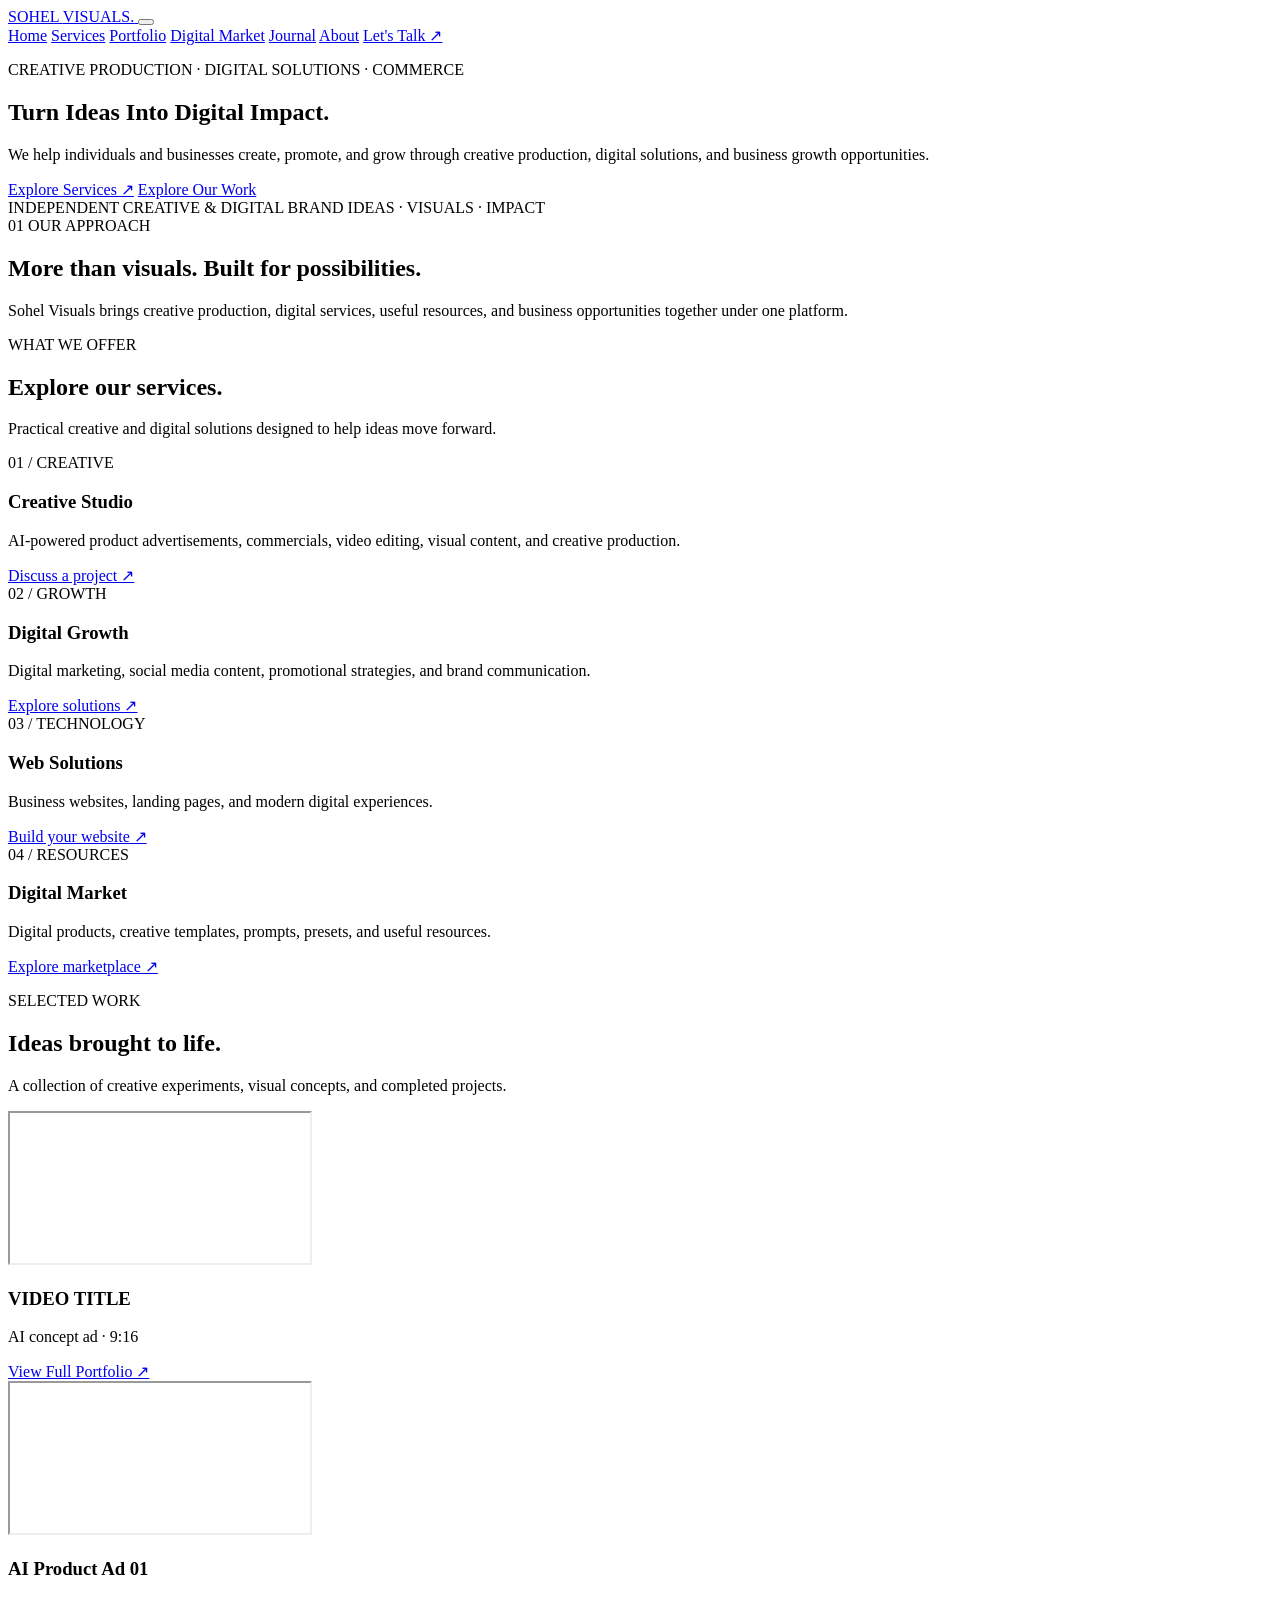
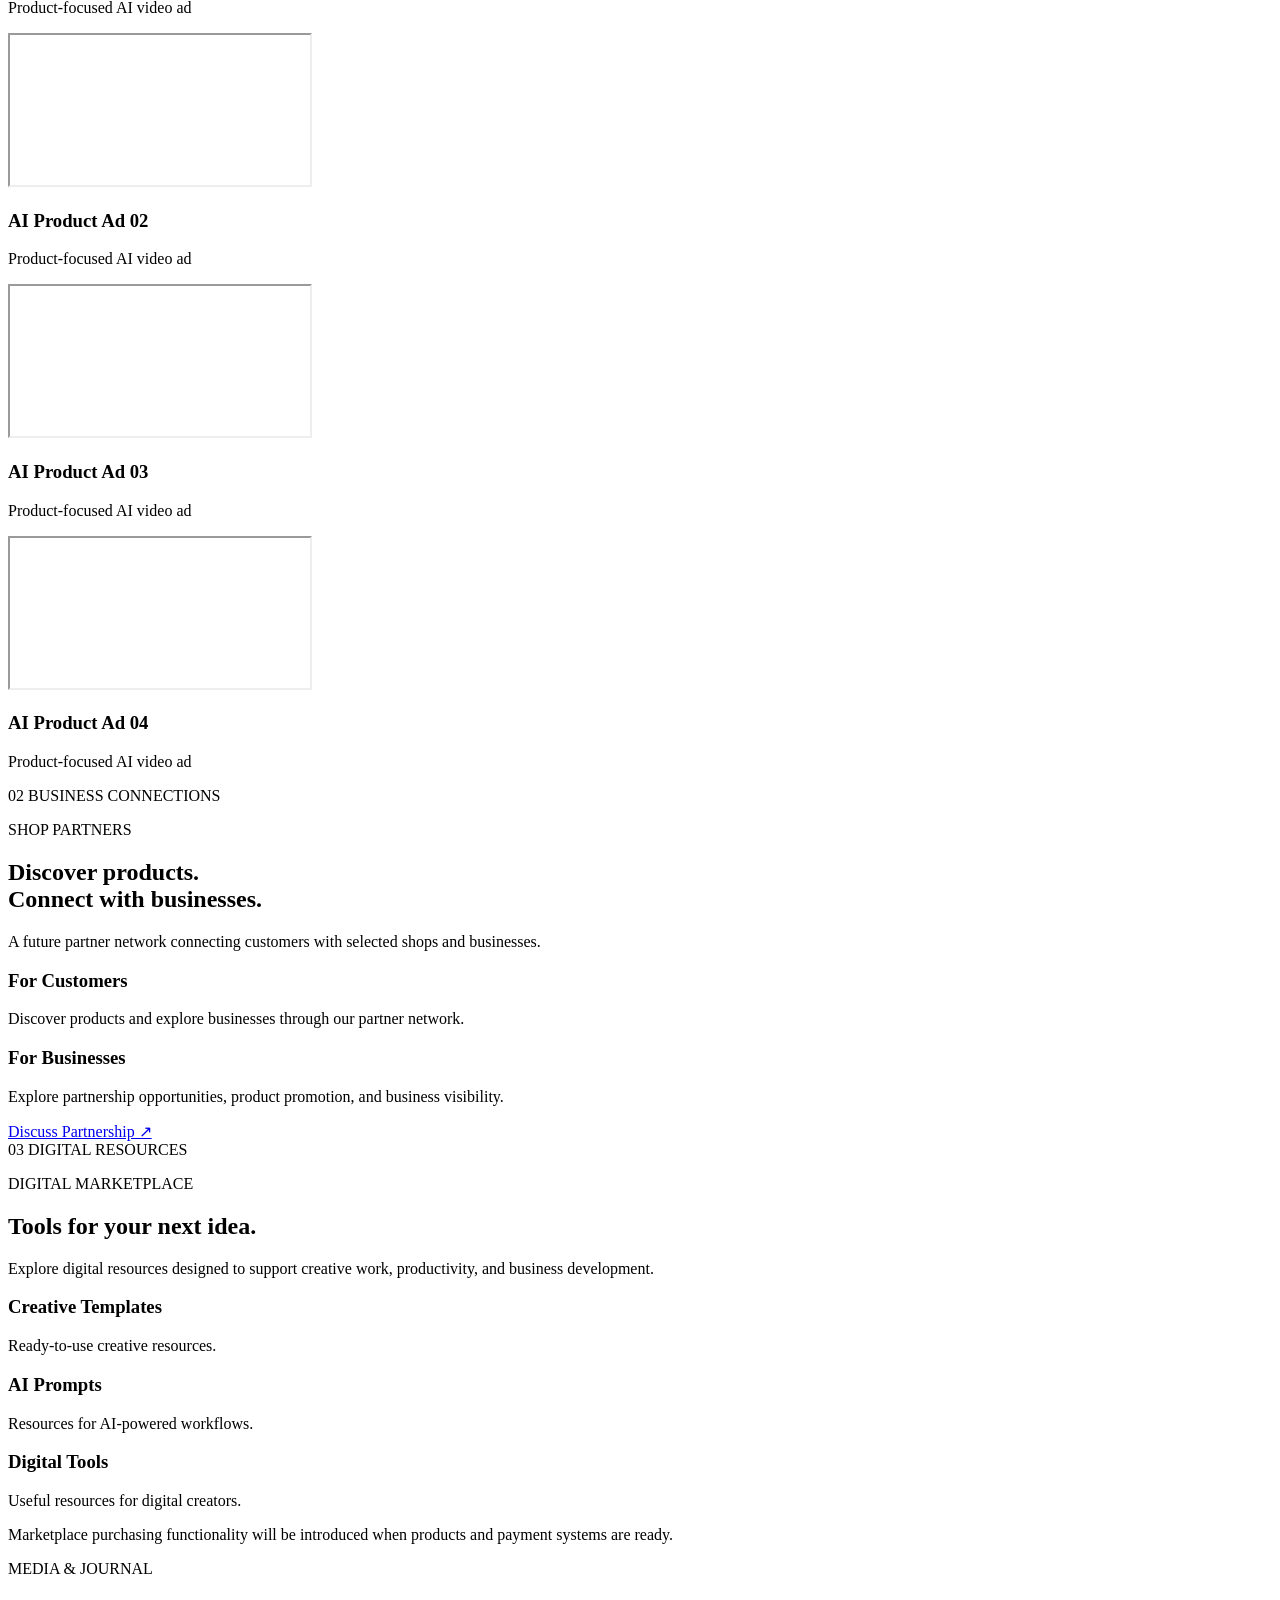
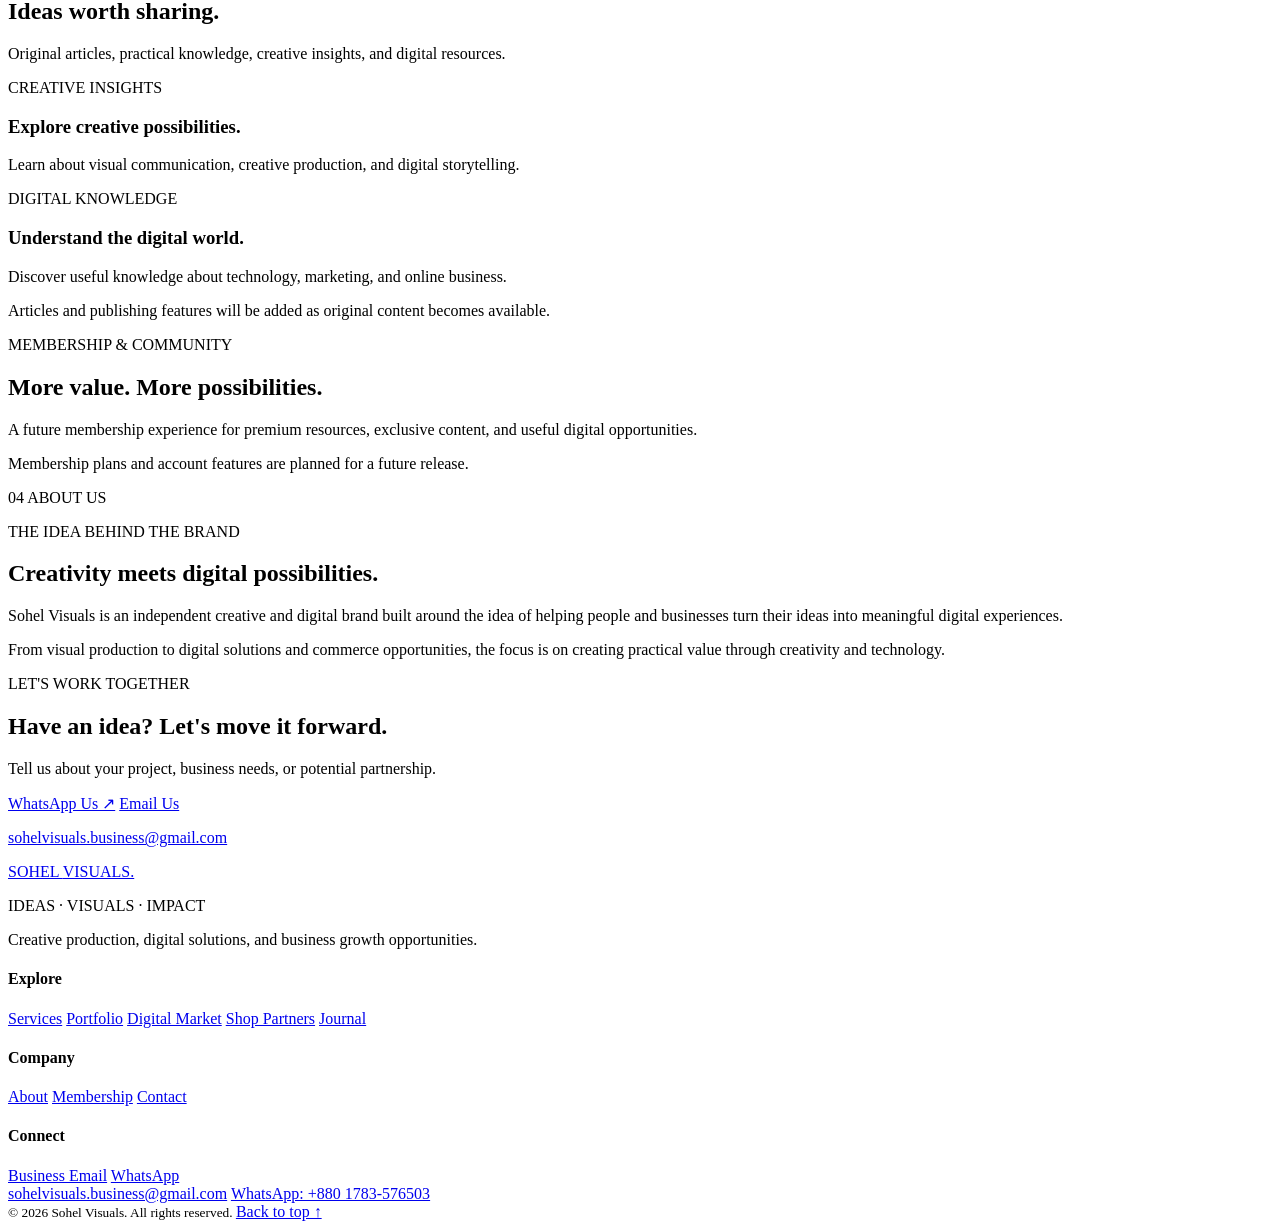
==== index.html @ e1e7a360 "Create index.html" ====
<!DOCTYPE html>
<html lang="en">
<head>
  <meta charset="UTF-8">
  <meta name="viewport" content="width=device-width, initial-scale=1.0">
  <meta name="theme-color" content="#090909">
  <title>Sohel Visuals — Ideas • Visuals • Impact</title>
  <meta name="description" content="Sohel Visuals helps individuals and businesses create, promote, and grow through creative production, digital solutions, and commerce.">
  <meta name="keywords" content="Sohel Visuals, AI video ads, creative studio, digital marketing, web development, digital products">
  <meta name="author" content="Sohel Visuals">
  <meta property="og:title" content="Sohel Visuals — Ideas • Visuals • Impact">
  <meta property="og:description" content="Creative production, digital solutions, and business growth tools.">
  <meta property="og:type" content="website">
  <link rel="stylesheet" href="style.css">
</head>

<body>

  <!-- HEADER -->
  <header class="site-header" id="top">
    <a href="#top" class="logo" aria-label="Sohel Visuals Home">
      SOHEL <span>VISUALS.</span>
    </a>

    <button class="menu-toggle" id="menuToggle" aria-label="Open navigation menu" aria-expanded="false" aria-controls="mainNav" type="button">
      <span></span>
      <span></span>
      <span></span>
    </button>

    <nav class="main-nav" id="mainNav" aria-label="Main navigation">
      <a href="#home">Home</a>
      <a href="#services">Services</a>
      <a href="#portfolio">Portfolio</a>
      <a href="#market">Digital Market</a>
      <a href="#journal">Journal</a>
      <a href="#about">About</a>
      <a href="#contact" class="nav-cta">Let's Talk ↗</a>
    </nav>
  </header>

  <main>

    <!-- HERO -->
    <section class="hero" id="home">
      <div class="hero-content">
        <p class="eyebrow">CREATIVE PRODUCTION · DIGITAL SOLUTIONS · COMMERCE</p>

        <h1>
          Turn Ideas Into
          <span>Digital Impact.</span>
        </h1>

        <p class="hero-description">
          We help individuals and businesses create, promote,
          and grow through creative production, digital solutions,
          and business growth opportunities.
        </p>

        <div class="hero-actions">
          <a href="#services" class="btn btn-primary">Explore Services ↗</a>
          <a href="#portfolio" class="btn btn-secondary">Explore Our Work</a>
        </div>
      </div>

      <div class="hero-footer">
        <span>INDEPENDENT CREATIVE & DIGITAL BRAND</span>
        <span>IDEAS · VISUALS · IMPACT</span>
      </div>
    </section>

    <!-- INTRODUCTION -->
    <section class="intro section">
      <div class="section-label">
        <span>01</span>
        <span>OUR APPROACH</span>
      </div>

      <div class="intro-content">
        <h2>
          More than visuals.
          <span>Built for possibilities.</span>
        </h2>

        <p>
          Sohel Visuals brings creative production, digital services,
          useful resources, and business opportunities together
          under one platform.
        </p>
      </div>
    </section>

    <!-- SERVICES -->
    <section class="services section" id="services">
      <div class="section-heading">
        <div>
          <p class="eyebrow">WHAT WE OFFER</p>
          <h2>Explore our <span>services.</span></h2>
        </div>
        <p>
          Practical creative and digital solutions
          designed to help ideas move forward.
        </p>
      </div>

      <div class="service-grid">

        <article class="service-card">
          <span class="card-number">01 / CREATIVE</span>
          <h3>Creative Studio</h3>
          <p>
            AI-powered product advertisements, commercials,
            video editing, visual content, and creative production.
          </p>
          <a href="#contact" class="text-link">Discuss a project ↗</a>
        </article>

        <article class="service-card">
          <span class="card-number">02 / GROWTH</span>
          <h3>Digital Growth</h3>
          <p>
            Digital marketing, social media content,
            promotional strategies, and brand communication.
          </p>
          <a href="#contact" class="text-link">Explore solutions ↗</a>
        </article>

        <article class="service-card">
          <span class="card-number">03 / TECHNOLOGY</span>
          <h3>Web Solutions</h3>
          <p>
            Business websites, landing pages,
            and modern digital experiences.
          </p>
          <a href="#contact" class="text-link">Build your website ↗</a>
        </article>

        <article class="service-card">
          <span class="card-number">04 / RESOURCES</span>
          <h3>Digital Market</h3>
          <p>
            Digital products, creative templates,
            prompts, presets, and useful resources.
          </p>
          <a href="#market" class="text-link">Explore marketplace ↗</a>
        </article>

      </div>
    </section>

    <!-- PORTFOLIO -->
    <section class="portfolio section" id="portfolio">
      <div class="section-heading">
        <div>
          <p class="eyebrow">SELECTED WORK</p>
          <h2>Ideas brought <span>to life.</span></h2>
        </div>
        <p>
          A collection of creative experiments,
          visual concepts, and completed projects.
        </p>
      </div>

      <div class="pf-grid">
        <article class="pf-card">
          <div class="pf-video">
            <iframe src="https://drive.google.com/file/d/1R9JFkv7ZxZ4pCE2MA5kIOZaWfLiuGsrz/preview" allow="autoplay" loading="lazy" allowfullscreen title="Portfolio video"></iframe>
          </div>
          <h3>VIDEO TITLE</h3>
          <p>AI concept ad · 9:16</p>
        </article>
      </div>

      <div class="pf-more">
        <a href="https://drive.google.com/drive/folders/1AIFmQ0mxrhb6tubIbxKvOa9n65MzPDNX" class="btn btn-secondary" target="_blank" rel="noopener">View Full Portfolio ↗</a>
      </div>
      <div class="pf-grid">

  <article class="pf-card">
    <div class="pf-video">
      <iframe src="https://drive.google.com/file/d/1CwcQx5n_N8tWe9py_QFPz75S5Srd-zg9/preview" allow="autoplay" loading="lazy" allowfullscreen title="AI Product Ad 1"></iframe>
    </div>
    <h3>AI Product Ad 01</h3>
    <p>Product-focused AI video ad</p>
  </article>

  <article class="pf-card">
    <div class="pf-video">
      <iframe src="https://drive.google.com/file/d/1xeMx0vuQ4VeRD7jBTsgi5OussrUHi9k-/preview" allow="autoplay" loading="lazy" allowfullscreen title="AI Product Ad 2"></iframe>
    </div>
    <h3>AI Product Ad 02</h3>
    <p>Product-focused AI video ad</p>
  </article>

  <article class="pf-card">
    <div class="pf-video">
      <iframe src="https://drive.google.com/file/d/1cjqL_NkGo-To1VJgdp8BMoq6KH8evoRq/preview" allow="autoplay" loading="lazy" allowfullscreen title="AI Product Ad 3"></iframe>
    </div>
    <h3>AI Product Ad 03</h3>
    <p>Product-focused AI video ad</p>
  </article>

  <article class="pf-card">
    <div class="pf-video">
      <iframe src="https://drive.google.com/file/d/1FRaZhcvzjsfeGsJVkwhDRTE2rVK8BL9T/preview" allow="autoplay" loading="lazy" allowfullscreen title="AI Product Ad 4"></iframe>
    </div>
    <h3>AI Product Ad 04</h3>
    <p>Product-focused AI video ad</p>
  </article>

      </div>
    </section>
    <!-- SHOP PARTNERS -->
    <section class="partners section" id="partners">
      <div class="section-label">
        <span>02</span>
        <span>BUSINESS CONNECTIONS</span>
      </div>

      <div class="section-heading">
        <div>
          <p class="eyebrow">SHOP PARTNERS</p>
          <h2>Discover products.<br><span>Connect with businesses.</span></h2>
        </div>
        <p>
          A future partner network connecting customers
          with selected shops and businesses.
        </p>
      </div>

      <div class="partner-content">
        <div class="partner-card">
          <h3>For Customers</h3>
          <p>
            Discover products and explore businesses
            through our partner network.
          </p>
        </div>

        <div class="partner-card">
          <h3>For Businesses</h3>
          <p>
            Explore partnership opportunities,
            product promotion, and business visibility.
          </p>
        </div>
      </div>

      <a href="#contact" class="btn btn-secondary">Discuss Partnership ↗</a>
    </section>

    <!-- DIGITAL MARKET -->
    <section class="market section" id="market">
      <div class="section-label">
        <span>03</span>
        <span>DIGITAL RESOURCES</span>
      </div>

      <p class="eyebrow">DIGITAL MARKETPLACE</p>

      <h2>
        Tools for your
        <span>next idea.</span>
      </h2>

      <p class="section-description">
        Explore digital resources designed to support
        creative work, productivity, and business development.
      </p>

      <div class="market-grid">
        <article class="market-card">
          <h3>Creative Templates</h3>
          <p>Ready-to-use creative resources.</p>
        </article>

        <article class="market-card">
          <h3>AI Prompts</h3>
          <p>Resources for AI-powered workflows.</p>
        </article>

        <article class="market-card">
          <h3>Digital Tools</h3>
          <p>Useful resources for digital creators.</p>
        </article>
      </div>

      <p class="section-note">
        Marketplace purchasing functionality will be introduced
        when products and payment systems are ready.
      </p>
    </section>

    <!-- JOURNAL -->
    <section class="journal section" id="journal">
      <div class="section-heading">
        <div>
          <p class="eyebrow">MEDIA & JOURNAL</p>
          <h2>Ideas worth <span>sharing.</span></h2>
        </div>
        <p>
          Original articles, practical knowledge,
          creative insights, and digital resources.
        </p>
      </div>

      <div class="journal-content">
        <article class="journal-card">
          <span>CREATIVE INSIGHTS</span>
          <h3>Explore creative possibilities.</h3>
          <p>
            Learn about visual communication,
            creative production, and digital storytelling.
          </p>
        </article>

        <article class="journal-card">
          <span>DIGITAL KNOWLEDGE</span>
          <h3>Understand the digital world.</h3>
          <p>
            Discover useful knowledge about technology,
            marketing, and online business.
          </p>
        </article>
      </div>

      <p class="section-note">
        Articles and publishing features will be added
        as original content becomes available.
      </p>
    </section>

    <!-- MEMBERSHIP -->
    <section class="membership section" id="membership">
      <p class="eyebrow">MEMBERSHIP & COMMUNITY</p>

      <h2>
        More value.
        <span>More possibilities.</span>
      </h2>

      <p class="section-description">
        A future membership experience for premium resources,
        exclusive content, and useful digital opportunities.
      </p>

      <p class="section-note">
        Membership plans and account features are planned
        for a future release.
      </p>
    </section>

    <!-- ABOUT -->
    <section class="about section" id="about">
      <div class="section-label">
        <span>04</span>
        <span>ABOUT US</span>
      </div>

      <p class="eyebrow">THE IDEA BEHIND THE BRAND</p>

      <h2>
        Creativity meets
        <span>digital possibilities.</span>
      </h2>

      <p class="about-description">
        Sohel Visuals is an independent creative and digital brand
        built around the idea of helping people and businesses
        turn their ideas into meaningful digital experiences.
      </p>

      <p class="about-description">
        From visual production to digital solutions and
        commerce opportunities, the focus is on creating
        practical value through creativity and technology.
      </p>
    </section>

    <!-- CONTACT -->
    <section class="contact section" id="contact">
      <p class="eyebrow">LET'S WORK TOGETHER</p>

      <h2>
        Have an idea?
        <span>Let's move it forward.</span>
      </h2>

      <p class="section-description">
        Tell us about your project, business needs,
        or potential partnership.
      </p>

      <a href="https://wa.me/8801783576503?text=Hi%20Sohel%20Visuals%2C%20I%20want%20to%20discuss%20a%20video%20ad." class="btn btn-primary" target="_blank" rel="noopener">WhatsApp Us ↗</a>

      <a href="mailto:sohelvisuals.business@gmail.com?subject=Business%20Inquiry" class="btn btn-secondary">Email Us</a>

      <p class="contact-email">
        <a href="mailto:sohelvisuals.business@gmail.com">sohelvisuals.business@gmail.com</a>
      </p>
    </section>

  </main>

  <!-- FOOTER -->
  <footer class="site-footer">

    <div class="footer-main">

      <div class="footer-brand">
        <a href="#top" class="logo">SOHEL <span>VISUALS.</span></a>
        <p>IDEAS · VISUALS · IMPACT</p>
        <p>
          Creative production, digital solutions,
          and business growth opportunities.
        </p>
      </div>

      <div class="footer-links">
        <h4>Explore</h4>
        <a href="#services">Services</a>
        <a href="#portfolio">Portfolio</a>
        <a href="#market">Digital Market</a>
        <a href="#partners">Shop Partners</a>
        <a href="#journal">Journal</a>
      </div>

      <div class="footer-links">
        <h4>Company</h4>
        <a href="#about">About</a>
        <a href="#membership">Membership</a>
        <a href="#contact">Contact</a>
      </div>

      <div class="footer-links">
        <h4>Connect</h4>
        <a href="mailto:sohelvisuals.business@gmail.com">Business Email</a>
        <a href="https://wa.me/8801783576503" target="_blank" rel="noopener">WhatsApp</a>
      </div>

    </div>
    <div class="footer-contact">
      <a href="mailto:sohelvisuals.business@gmail.com">sohelvisuals.business@gmail.com</a>
      <a href="https://wa.me/8801783576503" target="_blank" rel="noopener">WhatsApp: +880 1783-576503</a>
    </div>

    <div class="footer-bottom">
      <small>
        © <span id="currentYear">2026</span> Sohel Visuals.
        All rights reserved.
      </small>
      <a href="#top">Back to top ↑</a>
    </div>

  </footer>

  <script src="script.js"></script>

</body>
      </html>
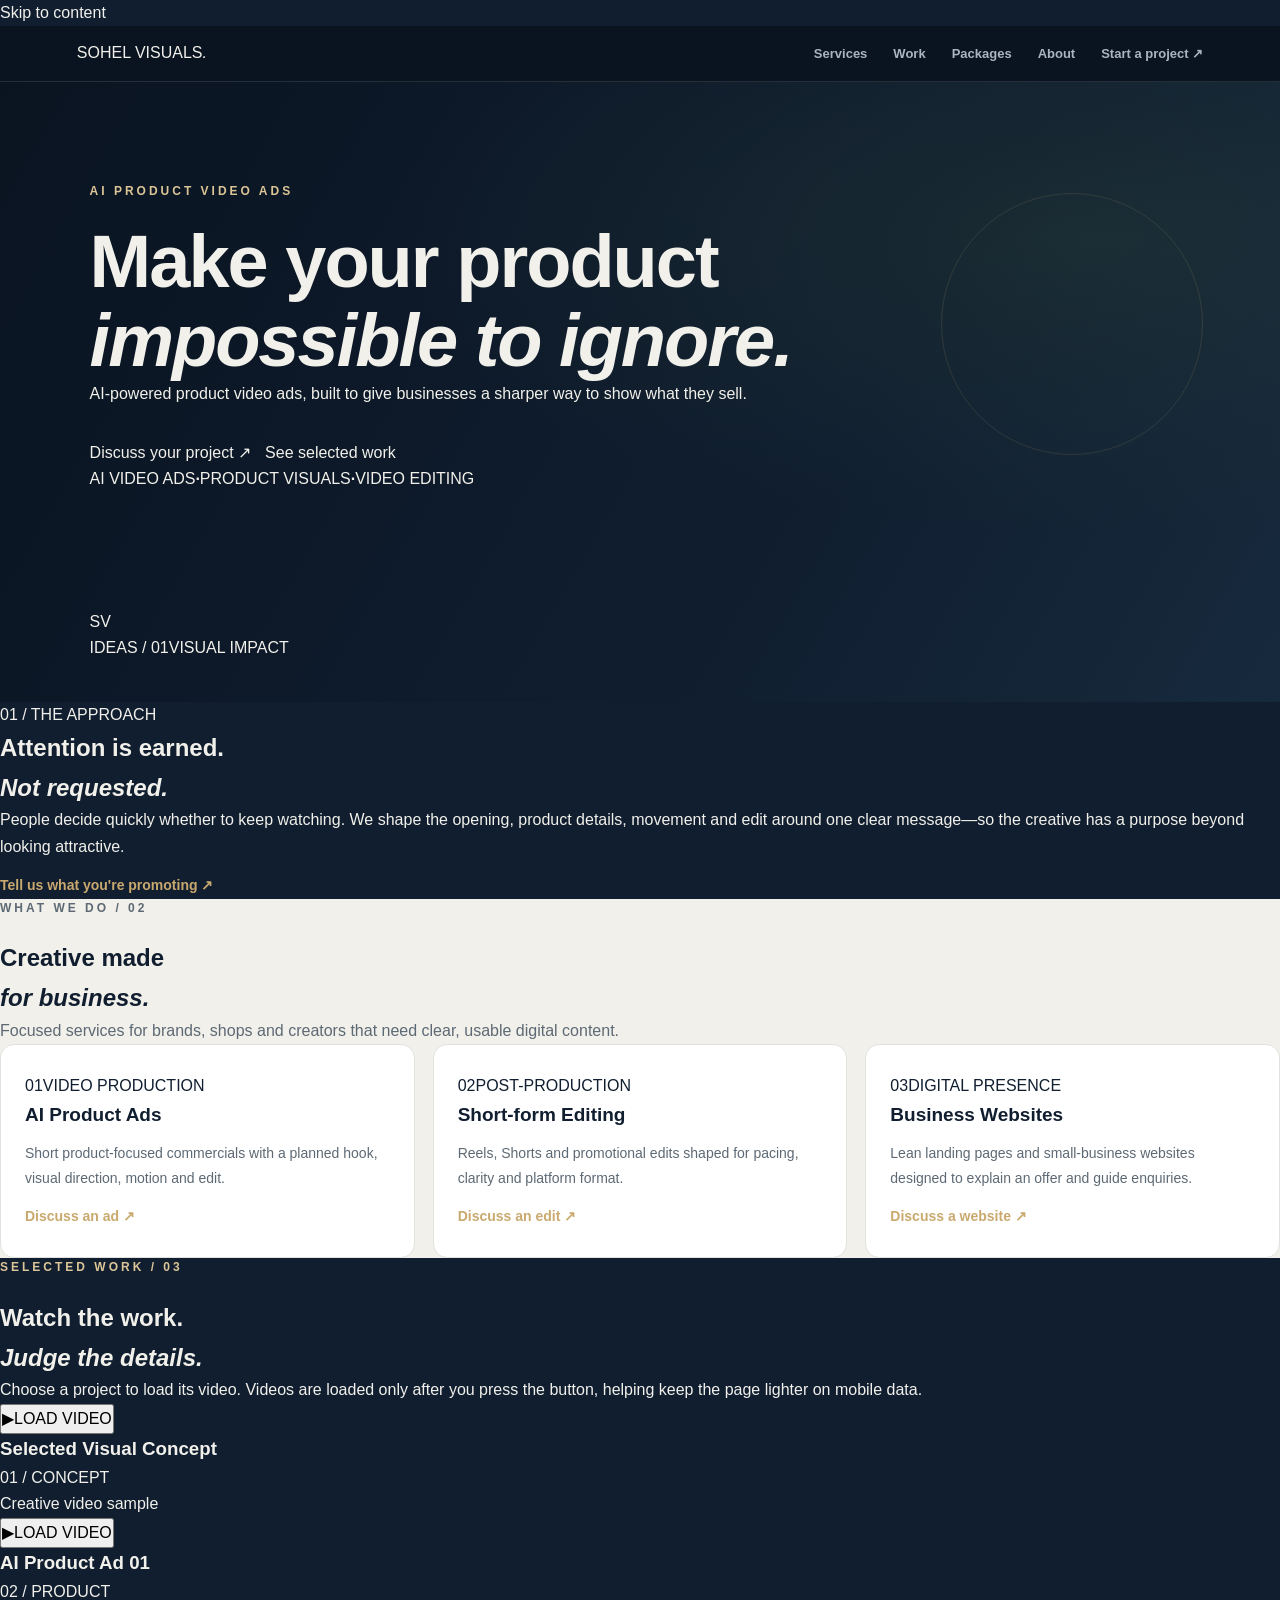
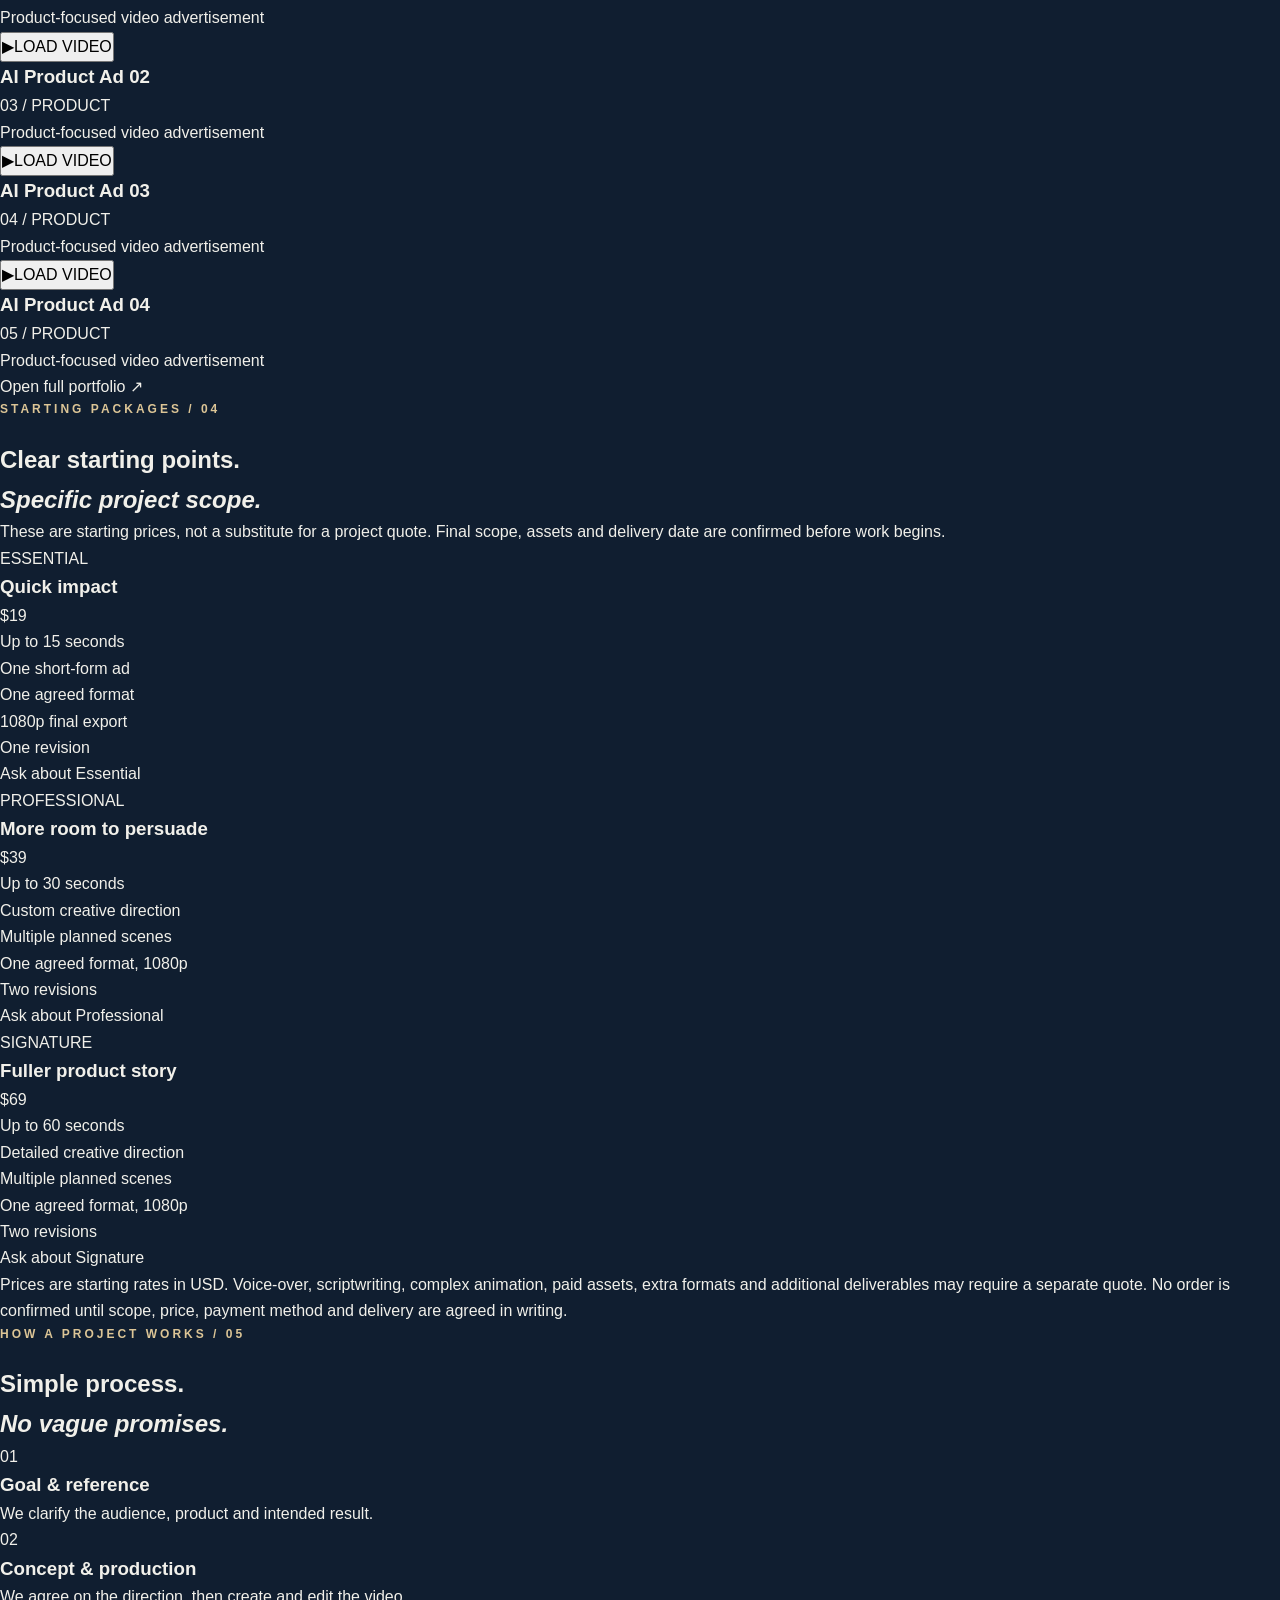
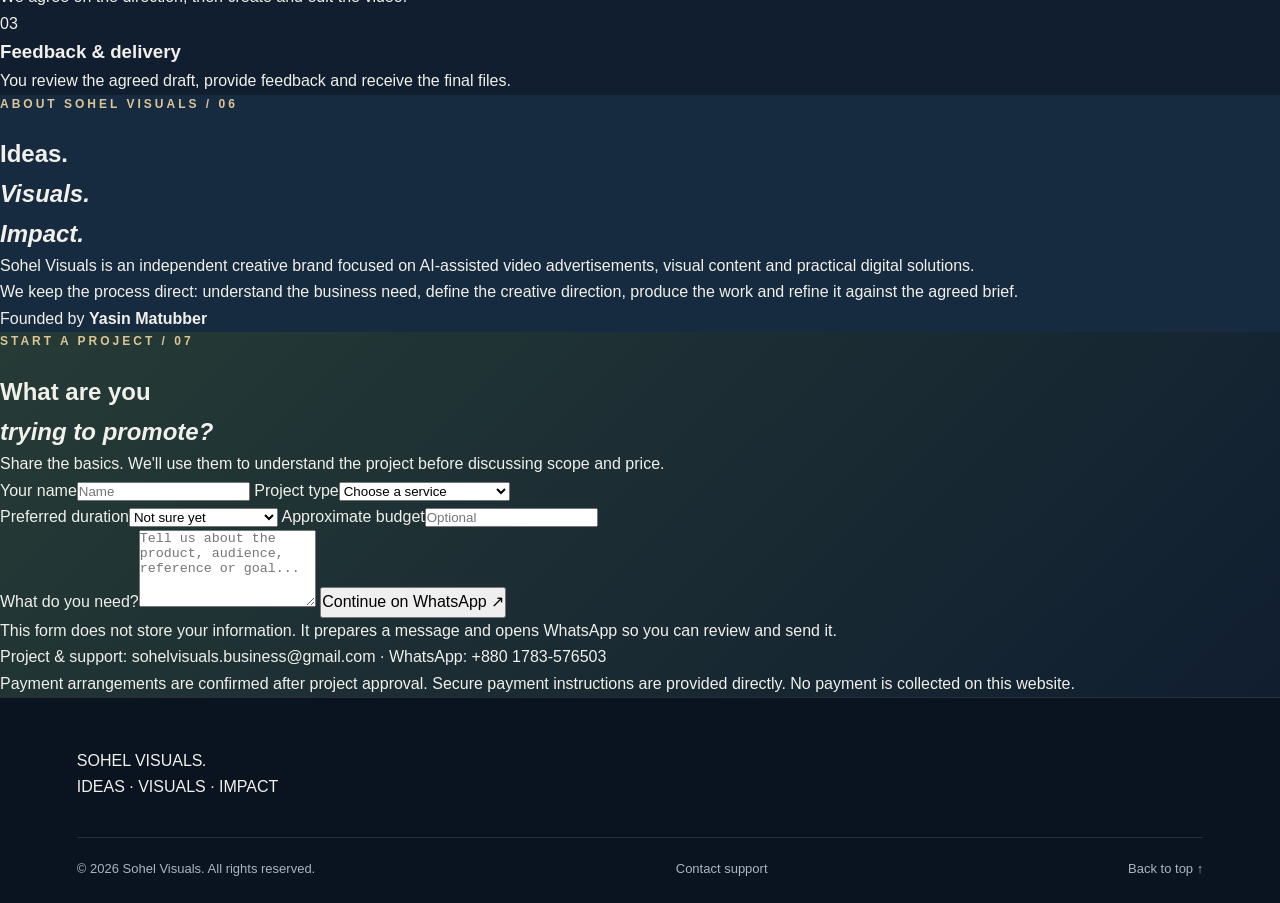
==== commit 87342780: "Update index.html" ====
--- a/index.html
+++ b/index.html
@@ -1,460 +1,219 @@
-<!DOCTYPE html>
+<!doctype html>
 <html lang="en">
 <head>
-  <meta charset="UTF-8">
-  <meta name="viewport" content="width=device-width, initial-scale=1.0">
-  <meta name="theme-color" content="#090909">
-  <title>Sohel Visuals — Ideas • Visuals • Impact</title>
-  <meta name="description" content="Sohel Visuals helps individuals and businesses create, promote, and grow through creative production, digital solutions, and commerce.">
-  <meta name="keywords" content="Sohel Visuals, AI video ads, creative studio, digital marketing, web development, digital products">
+  <meta charset="utf-8">
+  <meta name="viewport" content="width=device-width, initial-scale=1">
+  <meta name="theme-color" content="#0b1118">
+  <meta name="description" content="Sohel Visuals creates AI-powered product advertisements, short-form video content and modern websites for growing businesses.">
   <meta name="author" content="Sohel Visuals">
-  <meta property="og:title" content="Sohel Visuals — Ideas • Visuals • Impact">
-  <meta property="og:description" content="Creative production, digital solutions, and business growth tools.">
+  <meta name="robots" content="index,follow">
   <meta property="og:type" content="website">
+  <meta property="og:title" content="Sohel Visuals — Ideas. Visuals. Impact.">
+  <meta property="og:description" content="AI video advertisements, creative production and digital solutions for businesses.">
+  <meta property="og:url" content="https://sohelaistudio8-blip.github.io/sohelvisuals/">
+  <link rel="canonical" href="https://sohelaistudio8-blip.github.io/sohelvisuals/">
+  <title>Sohel Visuals — AI Video Ads & Digital Creative Studio</title>
   <link rel="stylesheet" href="style.css">
+  <script type="application/ld+json">
+  {
+    "@context": "https://schema.org",
+    "@type": "Organization",
+    "name": "Sohel Visuals",
+    "url": "https://sohelaistudio8-blip.github.io/sohelvisuals/",
+    "email": "sohelvisuals.business@gmail.com",
+    "description": "AI-powered video advertisements, creative production and digital solutions."
+  }
+  </script>
 </head>
-
 <body>
-
-  <!-- HEADER -->
+  <a class="skip-link" href="#main">Skip to content</a>
+
   <header class="site-header" id="top">
-    <a href="#top" class="logo" aria-label="Sohel Visuals Home">
-      SOHEL <span>VISUALS.</span>
-    </a>
-
-    <button class="menu-toggle" id="menuToggle" aria-label="Open navigation menu" aria-expanded="false" aria-controls="mainNav" type="button">
-      <span></span>
-      <span></span>
-      <span></span>
+    <a class="brand" href="#top" aria-label="Sohel Visuals home">SOHEL <span>VISUALS</span><i>.</i></a>
+    <button class="menu-toggle" id="menuToggle" type="button" aria-label="Open navigation" aria-expanded="false" aria-controls="mainNav">
+      <span></span><span></span><span></span>
     </button>
-
     <nav class="main-nav" id="mainNav" aria-label="Main navigation">
-      <a href="#home">Home</a>
       <a href="#services">Services</a>
-      <a href="#portfolio">Portfolio</a>
-      <a href="#market">Digital Market</a>
-      <a href="#journal">Journal</a>
+      <a href="#work">Work</a>
+      <a href="#pricing">Packages</a>
       <a href="#about">About</a>
-      <a href="#contact" class="nav-cta">Let's Talk ↗</a>
+      <a class="nav-contact" href="#contact">Start a project <span aria-hidden="true">↗</span></a>
     </nav>
   </header>
 
-  <main>
-
-    <!-- HERO -->
-    <section class="hero" id="home">
-      <div class="hero-content">
-        <p class="eyebrow">CREATIVE PRODUCTION · DIGITAL SOLUTIONS · COMMERCE</p>
-
-        <h1>
-          Turn Ideas Into
-          <span>Digital Impact.</span>
-        </h1>
-
-        <p class="hero-description">
-          We help individuals and businesses create, promote,
-          and grow through creative production, digital solutions,
-          and business growth opportunities.
-        </p>
-
+  <main id="main">
+    <section class="hero section-wrap">
+      <div class="hero-copy">
+        <p class="eyebrow"><span class="eyebrow-line"></span> AI PRODUCT VIDEO ADS</p>
+        <h1>Make your product<br><em>impossible to ignore.</em></h1>
+        <p class="hero-lead">AI-powered product video ads, built to give businesses a sharper way to show what they sell.</p>
         <div class="hero-actions">
-          <a href="#services" class="btn btn-primary">Explore Services ↗</a>
-          <a href="#portfolio" class="btn btn-secondary">Explore Our Work</a>
-        </div>
-      </div>
-
-      <div class="hero-footer">
-        <span>INDEPENDENT CREATIVE & DIGITAL BRAND</span>
-        <span>IDEAS · VISUALS · IMPACT</span>
-      </div>
-    </section>
-
-    <!-- INTRODUCTION -->
-    <section class="intro section">
-      <div class="section-label">
-        <span>01</span>
-        <span>OUR APPROACH</span>
-      </div>
-
-      <div class="intro-content">
-        <h2>
-          More than visuals.
-          <span>Built for possibilities.</span>
-        </h2>
-
-        <p>
-          Sohel Visuals brings creative production, digital services,
-          useful resources, and business opportunities together
-          under one platform.
-        </p>
-      </div>
-    </section>
-
-    <!-- SERVICES -->
-    <section class="services section" id="services">
-      <div class="section-heading">
+          <a class="button button-primary" href="#contact">Discuss your project <span aria-hidden="true">↗</span></a>
+          <a class="button button-quiet" href="#work">See selected work</a>
+        </div>
+        <div class="hero-proof">
+          <span>AI VIDEO ADS</span><b aria-hidden="true">·</b><span>PRODUCT VISUALS</span><b aria-hidden="true">·</b><span>VIDEO EDITING</span>
+        </div>
+      </div>
+      <div class="hero-art" aria-label="Abstract visual composition">
+        <div class="art-orbit orbit-one"></div>
+        <div class="art-orbit orbit-two"></div>
+        <div class="art-core"><span>SV</span></div>
+        <div class="art-caption"><span>IDEAS / 01</span><span>VISUAL IMPACT</span></div>
+      </div>
+    </section>
+
+    <section class="intro section-wrap">
+      <p class="section-index">01 / THE APPROACH</p>
+      <div class="intro-grid">
+        <h2>Attention is earned.<br><em>Not requested.</em></h2>
         <div>
-          <p class="eyebrow">WHAT WE OFFER</p>
-          <h2>Explore our <span>services.</span></h2>
-        </div>
-        <p>
-          Practical creative and digital solutions
-          designed to help ideas move forward.
-        </p>
-      </div>
-
+          <p>People decide quickly whether to keep watching. We shape the opening, product details, movement and edit around one clear message—so the creative has a purpose beyond looking attractive.</p>
+          <a class="text-link" href="#contact">Tell us what you're promoting <span aria-hidden="true">↗</span></a>
+        </div>
+      </div>
+    </section>
+
+    <section class="services section-wrap" id="services">
+      <div class="section-head">
+        <div><p class="eyebrow">WHAT WE DO / 02</p><h2>Creative made<br><em>for business.</em></h2></div>
+        <p class="section-aside">Focused services for brands, shops and creators that need clear, usable digital content.</p>
+      </div>
       <div class="service-grid">
-
         <article class="service-card">
-          <span class="card-number">01 / CREATIVE</span>
-          <h3>Creative Studio</h3>
-          <p>
-            AI-powered product advertisements, commercials,
-            video editing, visual content, and creative production.
-          </p>
-          <a href="#contact" class="text-link">Discuss a project ↗</a>
-        </article>
-
+          <span class="card-no">01</span><span class="card-type">VIDEO PRODUCTION</span>
+          <h3>AI Product Ads</h3>
+          <p>Short product-focused commercials with a planned hook, visual direction, motion and edit.</p>
+          <a href="#contact" class="text-link">Discuss an ad ↗</a>
+        </article>
         <article class="service-card">
-          <span class="card-number">02 / GROWTH</span>
-          <h3>Digital Growth</h3>
-          <p>
-            Digital marketing, social media content,
-            promotional strategies, and brand communication.
-          </p>
-          <a href="#contact" class="text-link">Explore solutions ↗</a>
-        </article>
-
+          <span class="card-no">02</span><span class="card-type">POST-PRODUCTION</span>
+          <h3>Short-form Editing</h3>
+          <p>Reels, Shorts and promotional edits shaped for pacing, clarity and platform format.</p>
+          <a href="#contact" class="text-link">Discuss an edit ↗</a>
+        </article>
         <article class="service-card">
-          <span class="card-number">03 / TECHNOLOGY</span>
-          <h3>Web Solutions</h3>
-          <p>
-            Business websites, landing pages,
-            and modern digital experiences.
-          </p>
-          <a href="#contact" class="text-link">Build your website ↗</a>
-        </article>
-
-        <article class="service-card">
-          <span class="card-number">04 / RESOURCES</span>
-          <h3>Digital Market</h3>
-          <p>
-            Digital products, creative templates,
-            prompts, presets, and useful resources.
-          </p>
-          <a href="#market" class="text-link">Explore marketplace ↗</a>
-        </article>
-
-      </div>
-    </section>
-
-    <!-- PORTFOLIO -->
-    <section class="portfolio section" id="portfolio">
-      <div class="section-heading">
-        <div>
-          <p class="eyebrow">SELECTED WORK</p>
-          <h2>Ideas brought <span>to life.</span></h2>
-        </div>
-        <p>
-          A collection of creative experiments,
-          visual concepts, and completed projects.
-        </p>
-      </div>
-
-      <div class="pf-grid">
-        <article class="pf-card">
-          <div class="pf-video">
-            <iframe src="https://drive.google.com/file/d/1R9JFkv7ZxZ4pCE2MA5kIOZaWfLiuGsrz/preview" allow="autoplay" loading="lazy" allowfullscreen title="Portfolio video"></iframe>
-          </div>
-          <h3>VIDEO TITLE</h3>
-          <p>AI concept ad · 9:16</p>
-        </article>
-      </div>
-
-      <div class="pf-more">
-        <a href="https://drive.google.com/drive/folders/1AIFmQ0mxrhb6tubIbxKvOa9n65MzPDNX" class="btn btn-secondary" target="_blank" rel="noopener">View Full Portfolio ↗</a>
-      </div>
-      <div class="pf-grid">
-
-  <article class="pf-card">
-    <div class="pf-video">
-      <iframe src="https://drive.google.com/file/d/1CwcQx5n_N8tWe9py_QFPz75S5Srd-zg9/preview" allow="autoplay" loading="lazy" allowfullscreen title="AI Product Ad 1"></iframe>
-    </div>
-    <h3>AI Product Ad 01</h3>
-    <p>Product-focused AI video ad</p>
-  </article>
-
-  <article class="pf-card">
-    <div class="pf-video">
-      <iframe src="https://drive.google.com/file/d/1xeMx0vuQ4VeRD7jBTsgi5OussrUHi9k-/preview" allow="autoplay" loading="lazy" allowfullscreen title="AI Product Ad 2"></iframe>
-    </div>
-    <h3>AI Product Ad 02</h3>
-    <p>Product-focused AI video ad</p>
-  </article>
-
-  <article class="pf-card">
-    <div class="pf-video">
-      <iframe src="https://drive.google.com/file/d/1cjqL_NkGo-To1VJgdp8BMoq6KH8evoRq/preview" allow="autoplay" loading="lazy" allowfullscreen title="AI Product Ad 3"></iframe>
-    </div>
-    <h3>AI Product Ad 03</h3>
-    <p>Product-focused AI video ad</p>
-  </article>
-
-  <article class="pf-card">
-    <div class="pf-video">
-      <iframe src="https://drive.google.com/file/d/1FRaZhcvzjsfeGsJVkwhDRTE2rVK8BL9T/preview" allow="autoplay" loading="lazy" allowfullscreen title="AI Product Ad 4"></iframe>
-    </div>
-    <h3>AI Product Ad 04</h3>
-    <p>Product-focused AI video ad</p>
-  </article>
-
-      </div>
-    </section>
-    <!-- SHOP PARTNERS -->
-    <section class="partners section" id="partners">
-      <div class="section-label">
-        <span>02</span>
-        <span>BUSINESS CONNECTIONS</span>
-      </div>
-
-      <div class="section-heading">
-        <div>
-          <p class="eyebrow">SHOP PARTNERS</p>
-          <h2>Discover products.<br><span>Connect with businesses.</span></h2>
-        </div>
-        <p>
-          A future partner network connecting customers
-          with selected shops and businesses.
-        </p>
-      </div>
-
-      <div class="partner-content">
-        <div class="partner-card">
-          <h3>For Customers</h3>
-          <p>
-            Discover products and explore businesses
-            through our partner network.
-          </p>
-        </div>
-
-        <div class="partner-card">
-          <h3>For Businesses</h3>
-          <p>
-            Explore partnership opportunities,
-            product promotion, and business visibility.
-          </p>
-        </div>
-      </div>
-
-      <a href="#contact" class="btn btn-secondary">Discuss Partnership ↗</a>
-    </section>
-
-    <!-- DIGITAL MARKET -->
-    <section class="market section" id="market">
-      <div class="section-label">
-        <span>03</span>
-        <span>DIGITAL RESOURCES</span>
-      </div>
-
-      <p class="eyebrow">DIGITAL MARKETPLACE</p>
-
-      <h2>
-        Tools for your
-        <span>next idea.</span>
-      </h2>
-
-      <p class="section-description">
-        Explore digital resources designed to support
-        creative work, productivity, and business development.
-      </p>
-
-      <div class="market-grid">
-        <article class="market-card">
-          <h3>Creative Templates</h3>
-          <p>Ready-to-use creative resources.</p>
-        </article>
-
-        <article class="market-card">
-          <h3>AI Prompts</h3>
-          <p>Resources for AI-powered workflows.</p>
-        </article>
-
-        <article class="market-card">
-          <h3>Digital Tools</h3>
-          <p>Useful resources for digital creators.</p>
-        </article>
-      </div>
-
-      <p class="section-note">
-        Marketplace purchasing functionality will be introduced
-        when products and payment systems are ready.
-      </p>
-    </section>
-
-    <!-- JOURNAL -->
-    <section class="journal section" id="journal">
-      <div class="section-heading">
-        <div>
-          <p class="eyebrow">MEDIA & JOURNAL</p>
-          <h2>Ideas worth <span>sharing.</span></h2>
-        </div>
-        <p>
-          Original articles, practical knowledge,
-          creative insights, and digital resources.
-        </p>
-      </div>
-
-      <div class="journal-content">
-        <article class="journal-card">
-          <span>CREATIVE INSIGHTS</span>
-          <h3>Explore creative possibilities.</h3>
-          <p>
-            Learn about visual communication,
-            creative production, and digital storytelling.
-          </p>
-        </article>
-
-        <article class="journal-card">
-          <span>DIGITAL KNOWLEDGE</span>
-          <h3>Understand the digital world.</h3>
-          <p>
-            Discover useful knowledge about technology,
-            marketing, and online business.
-          </p>
-        </article>
-      </div>
-
-      <p class="section-note">
-        Articles and publishing features will be added
-        as original content becomes available.
-      </p>
-    </section>
-
-    <!-- MEMBERSHIP -->
-    <section class="membership section" id="membership">
-      <p class="eyebrow">MEMBERSHIP & COMMUNITY</p>
-
-      <h2>
-        More value.
-        <span>More possibilities.</span>
-      </h2>
-
-      <p class="section-description">
-        A future membership experience for premium resources,
-        exclusive content, and useful digital opportunities.
-      </p>
-
-      <p class="section-note">
-        Membership plans and account features are planned
-        for a future release.
-      </p>
-    </section>
-
-    <!-- ABOUT -->
-    <section class="about section" id="about">
-      <div class="section-label">
-        <span>04</span>
-        <span>ABOUT US</span>
-      </div>
-
-      <p class="eyebrow">THE IDEA BEHIND THE BRAND</p>
-
-      <h2>
-        Creativity meets
-        <span>digital possibilities.</span>
-      </h2>
-
-      <p class="about-description">
-        Sohel Visuals is an independent creative and digital brand
-        built around the idea of helping people and businesses
-        turn their ideas into meaningful digital experiences.
-      </p>
-
-      <p class="about-description">
-        From visual production to digital solutions and
-        commerce opportunities, the focus is on creating
-        practical value through creativity and technology.
-      </p>
-    </section>
-
-    <!-- CONTACT -->
-    <section class="contact section" id="contact">
-      <p class="eyebrow">LET'S WORK TOGETHER</p>
-
-      <h2>
-        Have an idea?
-        <span>Let's move it forward.</span>
-      </h2>
-
-      <p class="section-description">
-        Tell us about your project, business needs,
-        or potential partnership.
-      </p>
-
-      <a href="https://wa.me/8801783576503?text=Hi%20Sohel%20Visuals%2C%20I%20want%20to%20discuss%20a%20video%20ad." class="btn btn-primary" target="_blank" rel="noopener">WhatsApp Us ↗</a>
-
-      <a href="mailto:sohelvisuals.business@gmail.com?subject=Business%20Inquiry" class="btn btn-secondary">Email Us</a>
-
-      <p class="contact-email">
-        <a href="mailto:sohelvisuals.business@gmail.com">sohelvisuals.business@gmail.com</a>
-      </p>
-    </section>
-
+          <span class="card-no">03</span><span class="card-type">DIGITAL PRESENCE</span>
+          <h3>Business Websites</h3>
+          <p>Lean landing pages and small-business websites designed to explain an offer and guide enquiries.</p>
+          <a href="#contact" class="text-link">Discuss a website ↗</a>
+        </article>
+      </div>
+    </section>
+
+    <section class="work section-wrap" id="work">
+      <div class="section-head">
+        <div><p class="eyebrow">SELECTED WORK / 03</p><h2>Watch the work.<br><em>Judge the details.</em></h2></div>
+        <p class="section-aside">Choose a project to load its video. Videos are loaded only after you press the button, helping keep the page lighter on mobile data.</p>
+      </div>
+      <div class="work-grid">
+        <article class="work-card">
+          <div class="video-frame"><button class="video-load" type="button" data-video-id="1R9JFkv7ZxZ4pCE2MA5kIOZaWfLiuGsrz" aria-label="Load selected visual concept video"><span class="play-icon">▶</span><span>LOAD VIDEO</span></button></div>
+          <div class="work-meta"><h3>Selected Visual Concept</h3><span>01 / CONCEPT</span></div>
+          <p>Creative video sample</p>
+        </article>
+        <article class="work-card">
+          <div class="video-frame"><button class="video-load" type="button" data-video-id="1CwcQx5n_N8tWe9py_QFPz75S5Srd-zg9" aria-label="Load AI product advertisement 1"><span class="play-icon">▶</span><span>LOAD VIDEO</span></button></div>
+          <div class="work-meta"><h3>AI Product Ad 01</h3><span>02 / PRODUCT</span></div>
+          <p>Product-focused video advertisement</p>
+        </article>
+        <article class="work-card">
+          <div class="video-frame"><button class="video-load" type="button" data-video-id="1xeMx0vuQ4VeRD7jBTsgi5OussrUHi9k-" aria-label="Load AI product advertisement 2"><span class="play-icon">▶</span><span>LOAD VIDEO</span></button></div>
+          <div class="work-meta"><h3>AI Product Ad 02</h3><span>03 / PRODUCT</span></div>
+          <p>Product-focused video advertisement</p>
+        </article>
+        <article class="work-card">
+          <div class="video-frame"><button class="video-load" type="button" data-video-id="1cjqL_NkGo-To1VJgdp8BMoq6KH8evoRq" aria-label="Load AI product advertisement 3"><span class="play-icon">▶</span><span>LOAD VIDEO</span></button></div>
+          <div class="work-meta"><h3>AI Product Ad 03</h3><span>04 / PRODUCT</span></div>
+          <p>Product-focused video advertisement</p>
+        </article>
+        <article class="work-card">
+          <div class="video-frame"><button class="video-load" type="button" data-video-id="1FRaZhcvzjsfeGsJVkwhDRTE2rVK8BL9T" aria-label="Load AI product advertisement 4"><span class="play-icon">▶</span><span>LOAD VIDEO</span></button></div>
+          <div class="work-meta"><h3>AI Product Ad 04</h3><span>05 / PRODUCT</span></div>
+          <p>Product-focused video advertisement</p>
+        </article>
+      </div>
+      <a class="button button-outline portfolio-link" href="https://drive.google.com/drive/folders/1AIFmQ0mxrhb6tubIbxKvOa9n65MzPDNX" target="_blank" rel="noopener noreferrer">Open full portfolio <span aria-hidden="true">↗</span></a>
+    </section>
+
+    <section class="pricing section-wrap" id="pricing">
+      <div class="section-head">
+        <div><p class="eyebrow">STARTING PACKAGES / 04</p><h2>Clear starting points.<br><em>Specific project scope.</em></h2></div>
+        <p class="section-aside">These are starting prices, not a substitute for a project quote. Final scope, assets and delivery date are confirmed before work begins.</p>
+      </div>
+      <div class="price-grid">
+        <article class="price-card">
+          <p class="price-label">ESSENTIAL</p><h3>Quick impact</h3>
+          <p class="price"><span>$</span>19</p><p class="price-detail">Up to 15 seconds</p>
+          <ul><li>One short-form ad</li><li>One agreed format</li><li>1080p final export</li><li>One revision</li></ul>
+          <a class="button button-outline" href="#contact" data-package="Essential — $19 — up to 15 seconds">Ask about Essential</a>
+        </article>
+        <article class="price-card price-featured">
+          <p class="price-label">PROFESSIONAL</p><h3>More room to persuade</h3>
+          <p class="price"><span>$</span>39</p><p class="price-detail">Up to 30 seconds</p>
+          <ul><li>Custom creative direction</li><li>Multiple planned scenes</li><li>One agreed format, 1080p</li><li>Two revisions</li></ul>
+          <a class="button button-primary" href="#contact" data-package="Professional — $39 — up to 30 seconds">Ask about Professional</a>
+        </article>
+        <article class="price-card">
+          <p class="price-label">SIGNATURE</p><h3>Fuller product story</h3>
+          <p class="price"><span>$</span>69</p><p class="price-detail">Up to 60 seconds</p>
+          <ul><li>Detailed creative direction</li><li>Multiple planned scenes</li><li>One agreed format, 1080p</li><li>Two revisions</li></ul>
+          <a class="button button-outline" href="#contact" data-package="Signature — $69 — up to 60 seconds">Ask about Signature</a>
+        </article>
+      </div>
+      <p class="fine-print">Prices are starting rates in USD. Voice-over, scriptwriting, complex animation, paid assets, extra formats and additional deliverables may require a separate quote. No order is confirmed until scope, price, payment method and delivery are agreed in writing.</p>
+    </section>
+
+    <section class="process section-wrap">
+      <p class="eyebrow">HOW A PROJECT WORKS / 05</p>
+      <h2>Simple process.<br><em>No vague promises.</em></h2>
+      <div class="process-grid">
+        <div><span>01</span><h3>Goal & reference</h3><p>We clarify the audience, product and intended result.</p></div>
+        <div><span>02</span><h3>Concept & production</h3><p>We agree on the direction, then create and edit the video.</p></div>
+        <div><span>03</span><h3>Feedback & delivery</h3><p>You review the agreed draft, provide feedback and receive the final files.</p></div>
+      </div>
+    </section>
+
+    <section class="about section-wrap" id="about">
+      <p class="eyebrow">ABOUT SOHEL VISUALS / 06</p>
+      <div class="about-grid">
+        <h2>Ideas.<br><em>Visuals.<br>Impact.</em></h2>
+        <div><p>Sohel Visuals is an independent creative brand focused on AI-assisted video advertisements, visual content and practical digital solutions.</p><p>We keep the process direct: understand the business need, define the creative direction, produce the work and refine it against the agreed brief.</p><p class="founder-line">Founded by <strong>Yasin Matubber</strong></p></div>
+      </div>
+    </section>
+
+    <section class="contact section-wrap" id="contact">
+      <div class="contact-heading"><p class="eyebrow">START A PROJECT / 07</p><h2>What are you<br><em>trying to promote?</em></h2><p>Share the basics. We'll use them to understand the project before discussing scope and price.</p></div>
+      <form id="projectForm" class="project-form">
+        <div class="form-row">
+          <label>Your name<input name="name" type="text" autocomplete="name" maxlength="70" placeholder="Name" required></label>
+          <label>Project type<select name="service" required><option value="">Choose a service</option><option>AI product advertisement</option><option>Short-form video editing</option><option>Business website</option><option>Other creative project</option></select></label>
+        </div>
+        <div class="form-row">
+          <label>Preferred duration<select name="duration"><option value="Not sure yet">Not sure yet</option><option>15 seconds</option><option>30 seconds</option><option>60 seconds</option><option>Other / not applicable</option></select></label>
+          <label>Approximate budget<input name="budget" type="text" maxlength="60" placeholder="Optional"></label>
+        </div>
+        <label>What do you need?<textarea name="brief" rows="5" maxlength="1200" placeholder="Tell us about the product, audience, reference or goal..." required></textarea></label>
+        <button class="button button-primary submit-button" type="submit">Continue on WhatsApp <span aria-hidden="true">↗</span></button>
+        <p class="form-note" id="formStatus" aria-live="polite">This form does not store your information. It prepares a message and opens WhatsApp so you can review and send it.</p>
+      </form>
+      <div class="contact-direct">
+        <span>Project & support:</span>
+        <a href="mailto:sohelvisuals.business@gmail.com?subject=Sohel%20Visuals%20Project%20or%20Support">sohelvisuals.business@gmail.com</a>
+        <span>·</span>
+        <a href="https://wa.me/8801783576503" target="_blank" rel="noopener noreferrer">WhatsApp: +880 1783-576503</a>
+      </div>
+      <p class="payment-note">Payment arrangements are confirmed after project approval. Secure payment instructions are provided directly. No payment is collected on this website.</p>
+    </section>
   </main>
 
-  <!-- FOOTER -->
   <footer class="site-footer">
-
-    <div class="footer-main">
-
-      <div class="footer-brand">
-        <a href="#top" class="logo">SOHEL <span>VISUALS.</span></a>
-        <p>IDEAS · VISUALS · IMPACT</p>
-        <p>
-          Creative production, digital solutions,
-          and business growth opportunities.
-        </p>
-      </div>
-
-      <div class="footer-links">
-        <h4>Explore</h4>
-        <a href="#services">Services</a>
-        <a href="#portfolio">Portfolio</a>
-        <a href="#market">Digital Market</a>
-        <a href="#partners">Shop Partners</a>
-        <a href="#journal">Journal</a>
-      </div>
-
-      <div class="footer-links">
-        <h4>Company</h4>
-        <a href="#about">About</a>
-        <a href="#membership">Membership</a>
-        <a href="#contact">Contact</a>
-      </div>
-
-      <div class="footer-links">
-        <h4>Connect</h4>
-        <a href="mailto:sohelvisuals.business@gmail.com">Business Email</a>
-        <a href="https://wa.me/8801783576503" target="_blank" rel="noopener">WhatsApp</a>
-      </div>
-
-    </div>
-    <div class="footer-contact">
-      <a href="mailto:sohelvisuals.business@gmail.com">sohelvisuals.business@gmail.com</a>
-      <a href="https://wa.me/8801783576503" target="_blank" rel="noopener">WhatsApp: +880 1783-576503</a>
-    </div>
-
-    <div class="footer-bottom">
-      <small>
-        © <span id="currentYear">2026</span> Sohel Visuals.
-        All rights reserved.
-      </small>
-      <a href="#top">Back to top ↑</a>
-    </div>
-
+    <a class="brand" href="#top">SOHEL <span>VISUALS</span><i>.</i></a>
+    <p>IDEAS · VISUALS · IMPACT</p>
+    <div class="footer-bottom"><span>© <span id="currentYear">2026</span> Sohel Visuals. All rights reserved.</span><a href="mailto:sohelvisuals.business@gmail.com?subject=Sohel%20Visuals%20Support">Contact support</a><a href="#top">Back to top ↑</a></div>
   </footer>
 
-  <script src="script.js"></script>
-
+  <script src="script.js" defer></script>
 </body>
-      </html>
+</html>
--- a/style.css
+++ b/style.css
@@ -0,0 +1,136 @@
+/* SOHEL VISUALS */
+:root{
+  --navy:#101E30;--navy-light:#172B40;--navy-deep:#0A1421;
+  --platinum:#F1F0EA;--white:#fff;--muted:#AAB5C1;
+  --gold:#c9a96e;--gold-light:#dcc596;
+  --teal:#263B36;
+  --border:rgba(241,240,234,.12);
+  --container:1160px;--radius:14px;--t:.25s ease;
+}
+*{margin:0;padding:0;box-sizing:border-box}
+html{scroll-behavior:smooth;scroll-padding-top:80px}
+body{background:var(--navy);color:var(--platinum);font-family:Arial,Helvetica,sans-serif;line-height:1.65;overflow-x:hidden;-webkit-font-smoothing:antialiased}
+a{color:inherit;text-decoration:none;-webkit-tap-highlight-color:transparent}
+button{font:inherit;cursor:pointer}
+::selection{background:var(--gold);color:var(--navy-deep)}
+
+/* HEADER */
+.site-header{position:sticky;top:0;z-index:50;display:flex;align-items:center;justify-content:space-between;padding:14px 20px;background:rgba(10,20,33,.97);border-bottom:1px solid var(--border)}
+.logo{color:#fff;font-weight:800;font-size:19px;letter-spacing:.08em;white-space:nowrap}
+.logo span{color:var(--gold)}
+.menu-toggle{display:flex;flex-direction:column;gap:5px;background:none;border:0;padding:8px}
+.menu-toggle span{display:block;width:24px;height:2px;background:#fff}
+.main-nav{display:none;position:absolute;top:100%;left:0;right:0;flex-direction:column;background:var(--navy-deep);padding:8px 20px 16px}
+.main-nav.active{display:flex}
+.main-nav a{color:#fff;padding:12px 0;border-bottom:1px solid rgba(255,255,255,.08);font-size:14px}
+.main-nav a:hover{color:var(--gold-light)}
+.main-nav a.nav-cta{color:var(--gold);border-bottom:0;font-weight:700}
+@media(min-width:768px){
+  .site-header{padding:14px 6%}
+  .menu-toggle{display:none}
+  .main-nav{display:flex;position:static;flex-direction:row;align-items:center;gap:26px;background:none;padding:0}
+  .main-nav a{border:0;padding:0;font-size:13px;color:var(--muted);font-weight:600}
+  .main-nav a.nav-cta{padding:10px 18px;border:1px solid var(--gold);border-radius:5px;color:var(--gold-light)}
+  .main-nav a.nav-cta:hover{background:var(--gold);color:var(--navy-deep)}
+}
+
+/* BUTTONS */
+.btn{display:inline-flex;align-items:center;justify-content:center;min-height:48px;padding:13px 26px;border-radius:5px;font-size:14px;font-weight:700;transition:var(--t)}
+.btn-primary{background:var(--gold);color:var(--navy-deep);border:1px solid var(--gold)}
+.btn-primary:hover{background:var(--gold-light);border-color:var(--gold-light)}
+.btn-secondary{background:transparent;color:var(--platinum);border:1px solid rgba(241,240,234,.4)}
+.btn-secondary:hover{border-color:var(--gold);color:var(--gold-light)}
+
+/* HERO */
+.hero{min-height:620px;padding:100px 7% 40px;display:flex;flex-direction:column;justify-content:space-between;position:relative;overflow:hidden;
+  background:radial-gradient(ellipse at 85% 25%,rgba(38,59,54,.45),transparent 45%),linear-gradient(120deg,var(--navy-deep),var(--navy) 65%,#172A3D)}
+.hero::before{content:"";position:absolute;width:260px;height:260px;right:6%;top:18%;border:1px solid rgba(201,169,110,.15);border-radius:50%;pointer-events:none}
+.hero-content{position:relative;z-index:1;max-width:760px;margin:auto 0}
+.eyebrow{color:var(--gold-light);font-size:12px;font-weight:700;letter-spacing:3px;text-transform:uppercase;margin-bottom:20px}
+.hero h1{font-size:clamp(40px,8vw,74px);font-weight:800;line-height:1.08;letter-spacing:-2px}
+.hero h1 span,.section h2 span{color:var(--gold)}
+.hero-description{color:var(--muted);max-width:560px;font-size:17px;line-height:1.8;margin-top:22px}
+.hero-actions{display:flex;flex-wrap:wrap;gap:14px;margin-top:32px}
+.hero-footer{position:relative;z-index:1;display:flex;justify-content:space-between;flex-wrap:wrap;gap:8px;margin-top:60px;padding-top:20px;border-top:1px solid var(--border);color:var(--muted);font-size:11px;letter-spacing:2px;text-transform:uppercase}
+@media(max-width:600px){
+  .hero{padding:70px 6% 30px;min-height:560px}
+  .hero-actions{flex-direction:column;align-items:stretch}
+  .hero-description{font-size:15px}
+}/* SECTIONS COMMON */
+.section{padding:90px max(24px,calc((100% - var(--container))/2))}
+.section h2{font-size:clamp(30px,4.5vw,46px);line-height:1.15;letter-spacing:-1px;margin-bottom:16px}
+.section p{color:var(--muted)}
+.section-label{display:flex;gap:12px;color:var(--gold);font-size:12px;font-weight:700;letter-spacing:3px;margin-bottom:22px}
+.section-heading{display:flex;justify-content:space-between;align-items:flex-end;gap:24px;flex-wrap:wrap;margin-bottom:36px}
+.section-heading>p{max-width:380px}
+.section-description{max-width:620px;margin-bottom:28px}
+.section-note{margin-top:28px;font-size:13px;font-style:italic}
+.text-link{display:inline-block;margin-top:14px;color:var(--gold);font-size:14px;font-weight:700}
+.text-link:hover{color:var(--navy)}
+.intro-content{max-width:760px}
+
+/* SERVICES */
+.services{background:var(--platinum);color:var(--navy)}
+.services h2{color:var(--navy)}
+.services p{color:#5D6974}
+.service-grid{display:grid;grid-template-columns:repeat(auto-fit,minmax(240px,1fr));gap:18px}
+.service-card{padding:28px 24px;background:var(--white);border:1px solid #E1E2DF;border-radius:var(--radius);transition:var(--t)}
+.service-card:hover{transform:translateY(-4px);border-color:var(--gold)}
+.card-number{display:block;color:#8a7442;font-size:11px;font-weight:700;letter-spacing:2px;margin-bottom:14px}
+.service-card h3{color:var(--navy);font-size:19px;margin-bottom:10px}
+.service-card p{font-size:14px;line-height:1.8}
+
+/* PORTFOLIO */
+.pf-grid{display:grid;grid-template-columns:repeat(auto-fit,minmax(240px,1fr));gap:24px}
+.pf-card h3{color:#fff;font-size:18px;margin:14px 0 4px}
+.pf-card p{color:#9aa4b2;font-size:14px}
+.pf-video{aspect-ratio:9/16;border:1px solid rgba(201,169,110,.35);border-radius:var(--radius);overflow:hidden;background:#000}
+.pf-video iframe{width:100%;height:100%;border:0}
+.pf-more{margin-top:32px}
+
+/* PARTNERS / MARKET / JOURNAL */
+.partners{background:var(--navy-light)}
+.market{background:var(--navy)}
+.journal{background:var(--navy-light)}
+.partner-content,.market-grid,.journal-content{display:grid;grid-template-columns:repeat(auto-fit,minmax(240px,1fr));gap:18px;margin-bottom:28px}
+.partner-card,.market-card,.journal-card{padding:26px 22px;background:rgba(255,255,255,.04);border:1px solid var(--border);border-radius:var(--radius)}
+.partner-card h3,.market-card h3,.journal-card h3{color:var(--platinum);font-size:18px;margin-bottom:8px}
+.partner-card p,.market-card p,.journal-card p{font-size:14px}
+.journal-card>span{display:block;color:var(--gold);font-size:11px;font-weight:700;letter-spacing:2px;margin-bottom:12px}
+
+/* MEMBERSHIP / ABOUT */
+.membership{background:var(--navy)}
+.about{background:var(--navy-light)}
+.about-description{max-width:760px;font-size:16px;line-height:1.9;margin-top:16px}
+
+/* CONTACT */
+.contact{background:linear-gradient(135deg,var(--teal),var(--navy))}
+.contact .btn{margin:10px 12px 0 0}
+.contact-email{margin-top:24px}
+.contact-email a{color:var(--gold-light)}
+
+/* FOOTER */
+.site-footer{background:var(--navy-deep);border-top:1px solid var(--border);padding:50px 6% 24px}
+.footer-main{display:grid;grid-template-columns:2fr 1fr 1fr 1fr;gap:32px;max-width:var(--container);margin:0 auto}
+.footer-brand p{color:var(--muted);font-size:13px;margin-top:12px}
+.footer-links h4{color:var(--gold);font-size:12px;letter-spacing:2px;text-transform:uppercase;margin-bottom:14px}
+.footer-links a{display:block;color:var(--muted);font-size:14px;margin-bottom:10px}
+.footer-links a:hover{color:var(--gold-light)}
+.footer-bottom{display:flex;justify-content:space-between;flex-wrap:wrap;gap:12px;max-width:var(--container);margin:36px auto 0;padding-top:20px;border-top:1px solid var(--border);color:var(--muted);font-size:13px}
+.footer-bottom a:hover{color:var(--gold-light)}
+
+/* MOBILE */
+@media(max-width:700px){
+  .section{padding:64px 6%}
+  .section-heading{flex-direction:column;align-items:flex-start}
+  .footer-main{grid-template-columns:1fr 1fr}
+  .footer-brand{grid-column:1/-1}
+  .contact .btn{display:flex;margin-right:0}
+}
+
+a:focus-visible,button:focus-visible{outline:2px solid var(--gold-light);outline-offset:4px}
+@media(prefers-reduced-motion:reduce){*{scroll-behavior:auto!important;transition-duration:.01ms!important}}
+.footer-contact{display:flex;flex-wrap:wrap;justify-content:center;gap:12px 28px;max-width:var(--container);margin:36px auto 0;padding-top:20px;border-top:1px solid var(--border);font-size:15px;font-weight:700}
+.footer-contact a{color:var(--gold-light)}
+.footer-contact a:hover{color:#fff}
+.footer-contact + .footer-bottom{margin-top:20px}
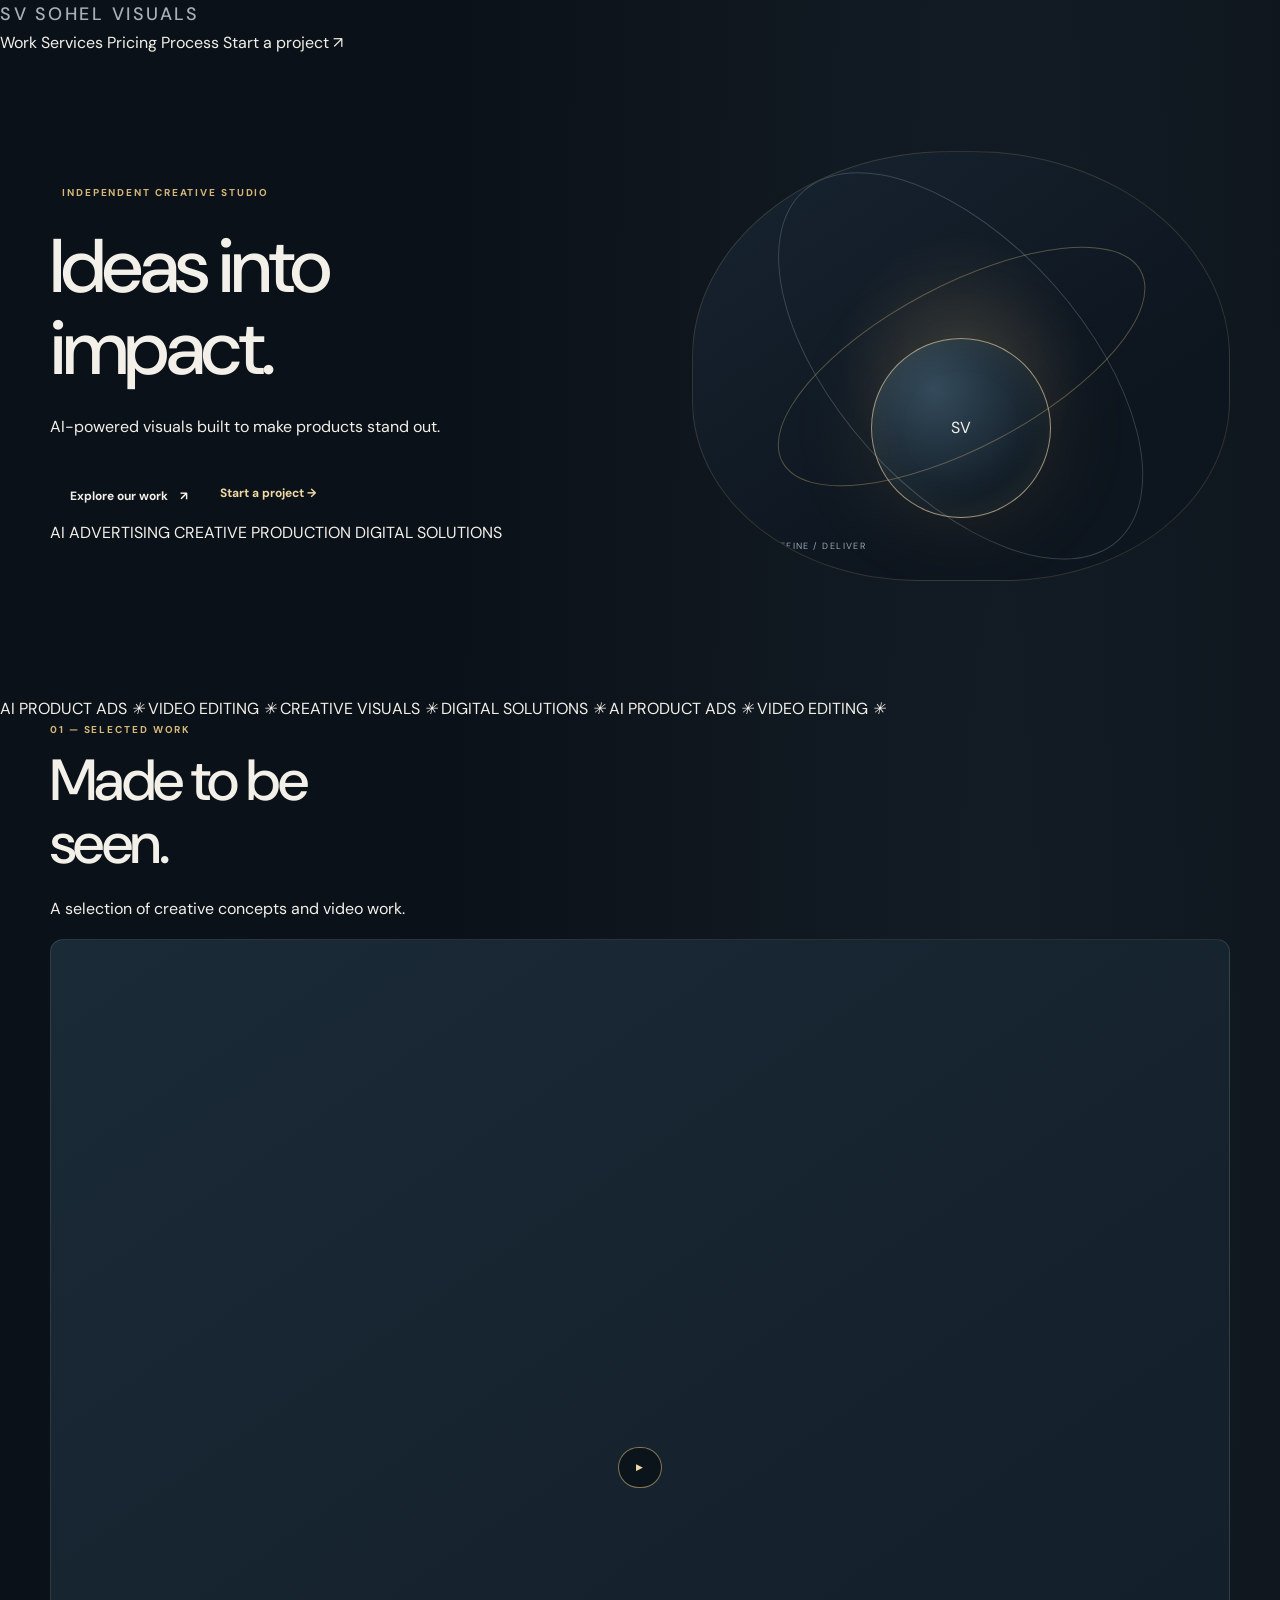
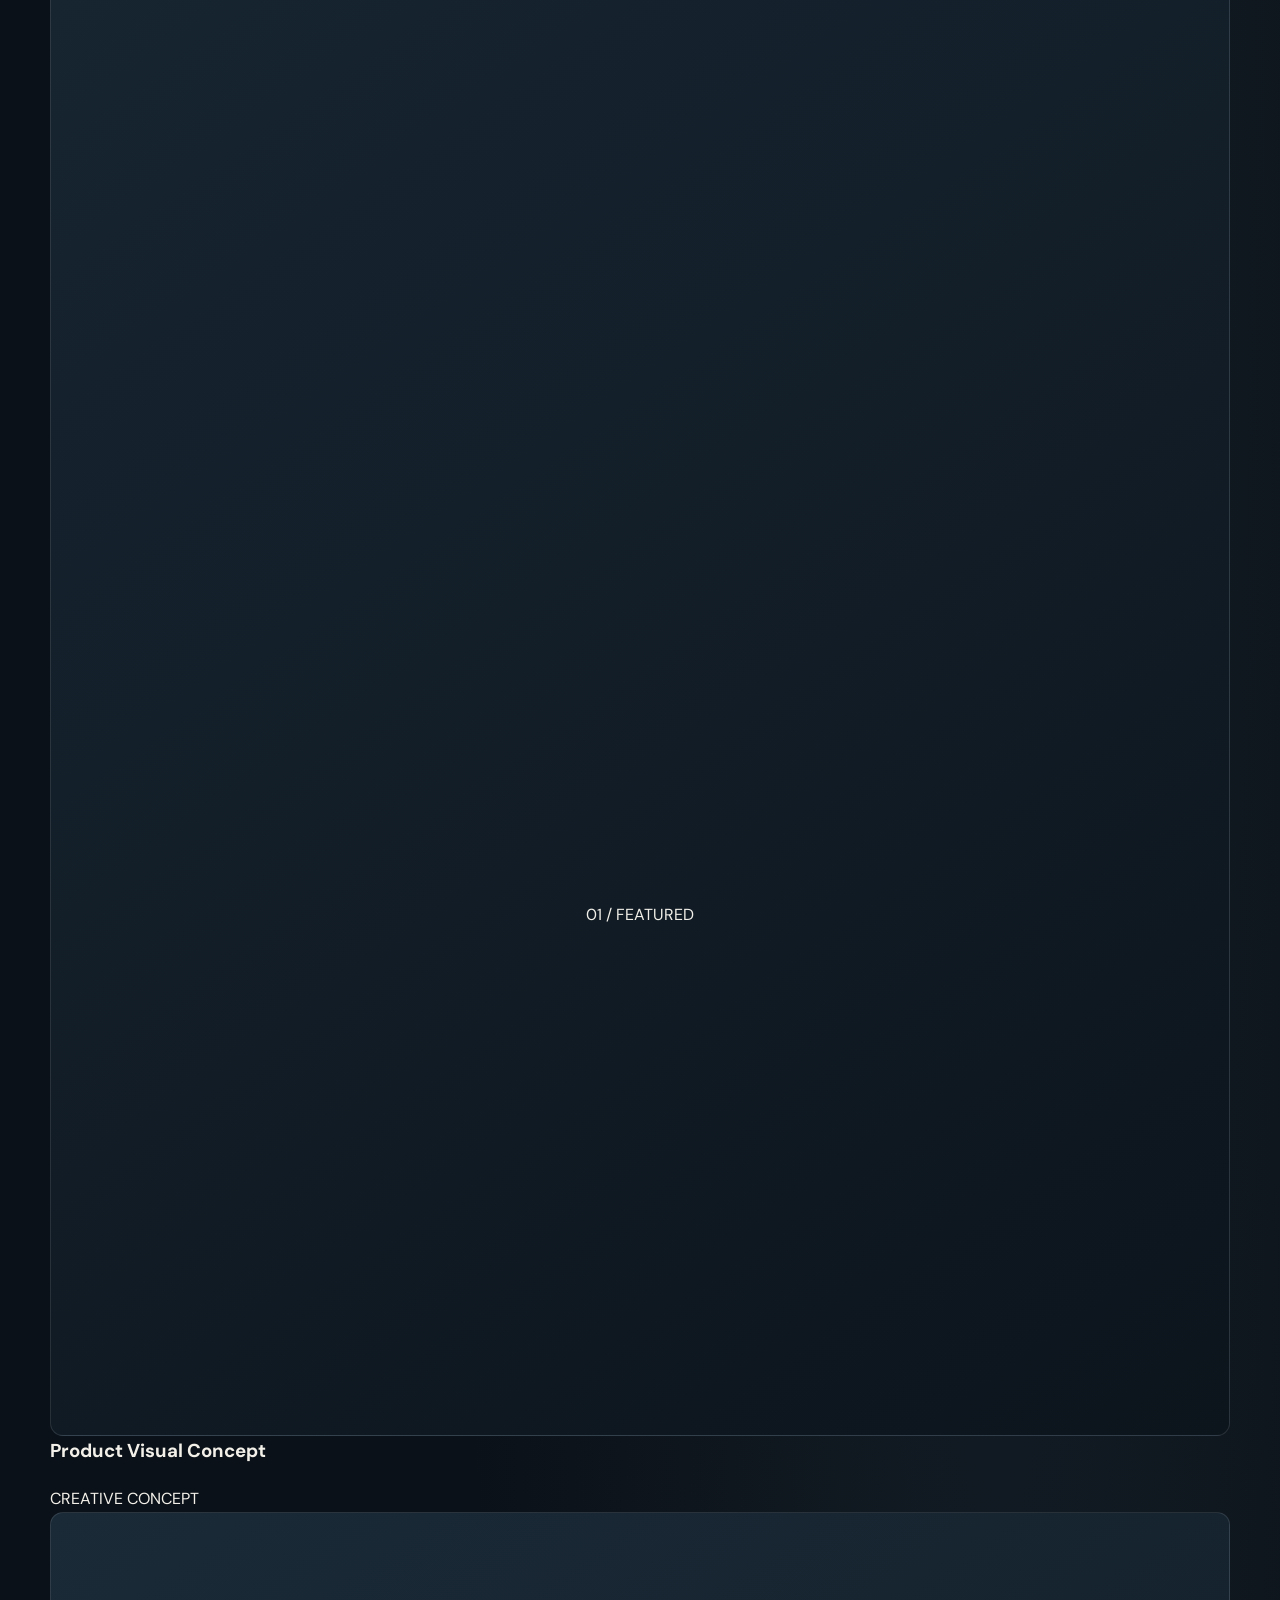
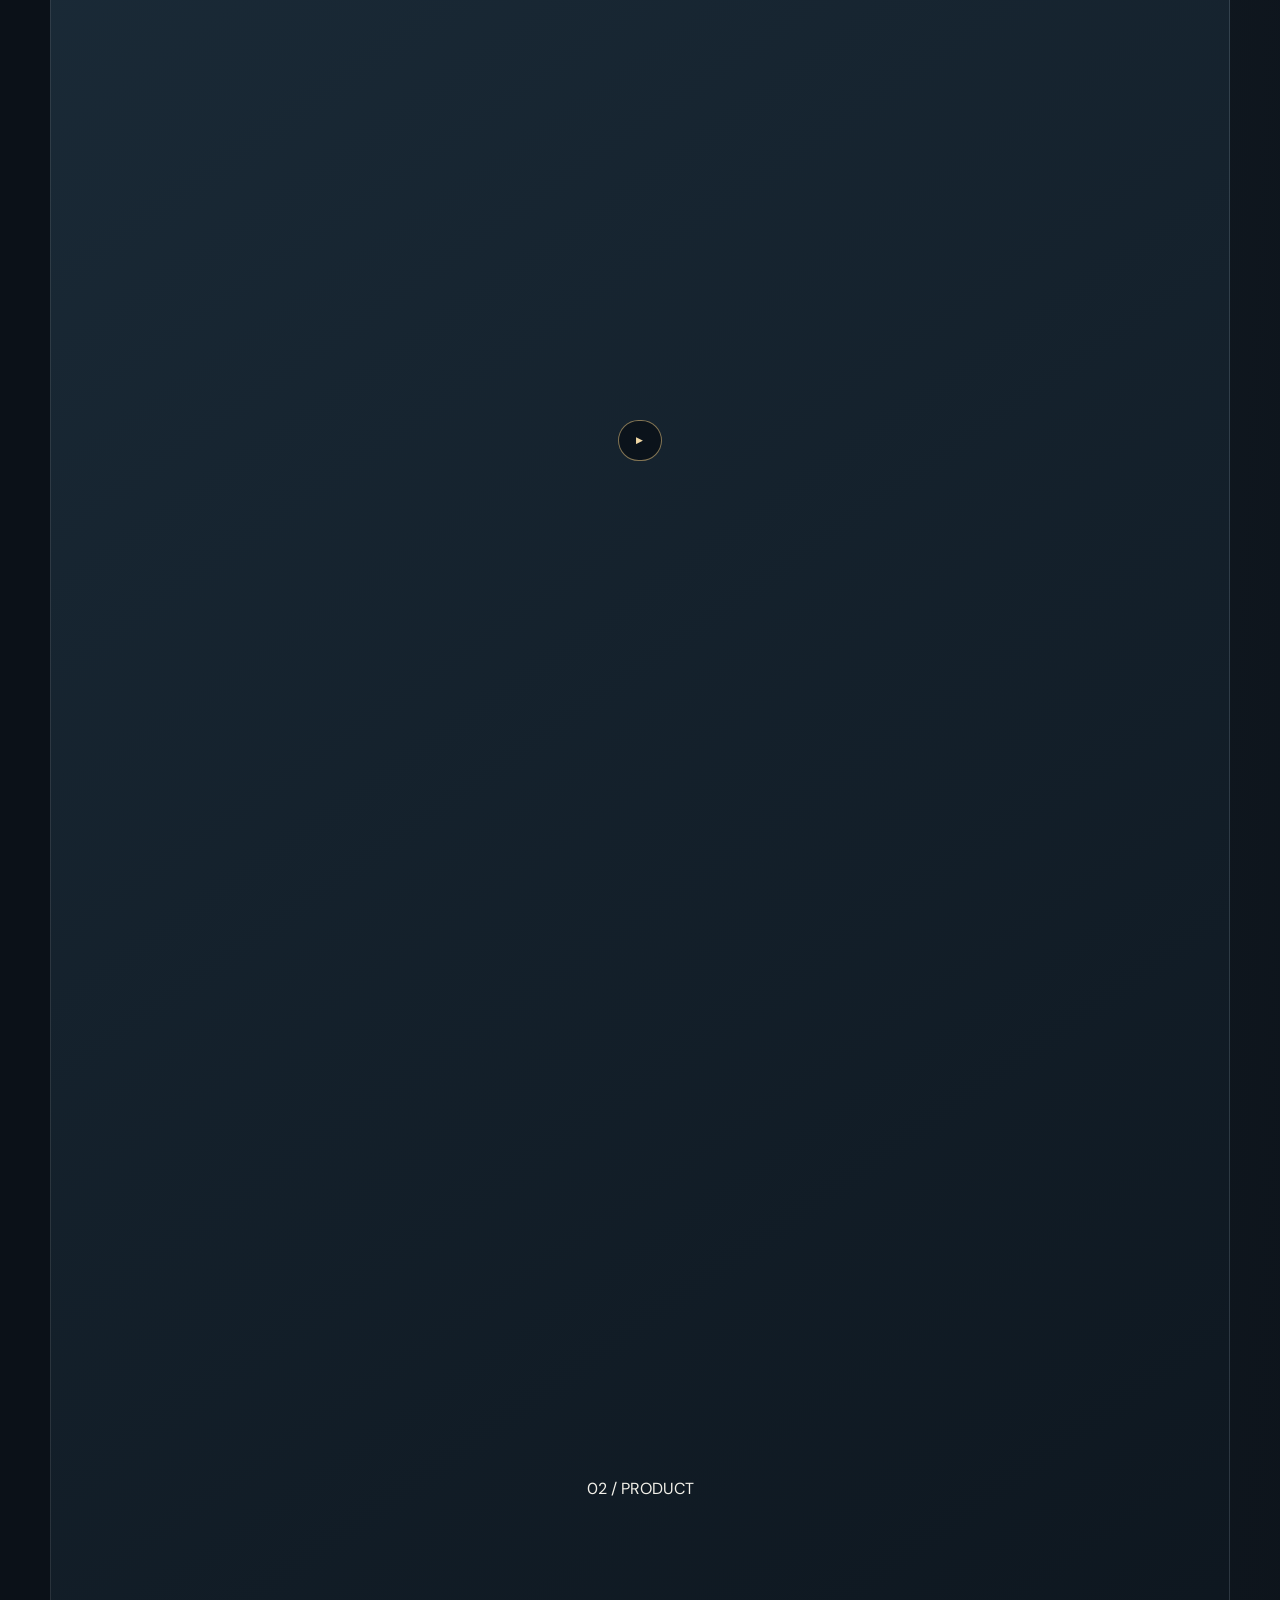
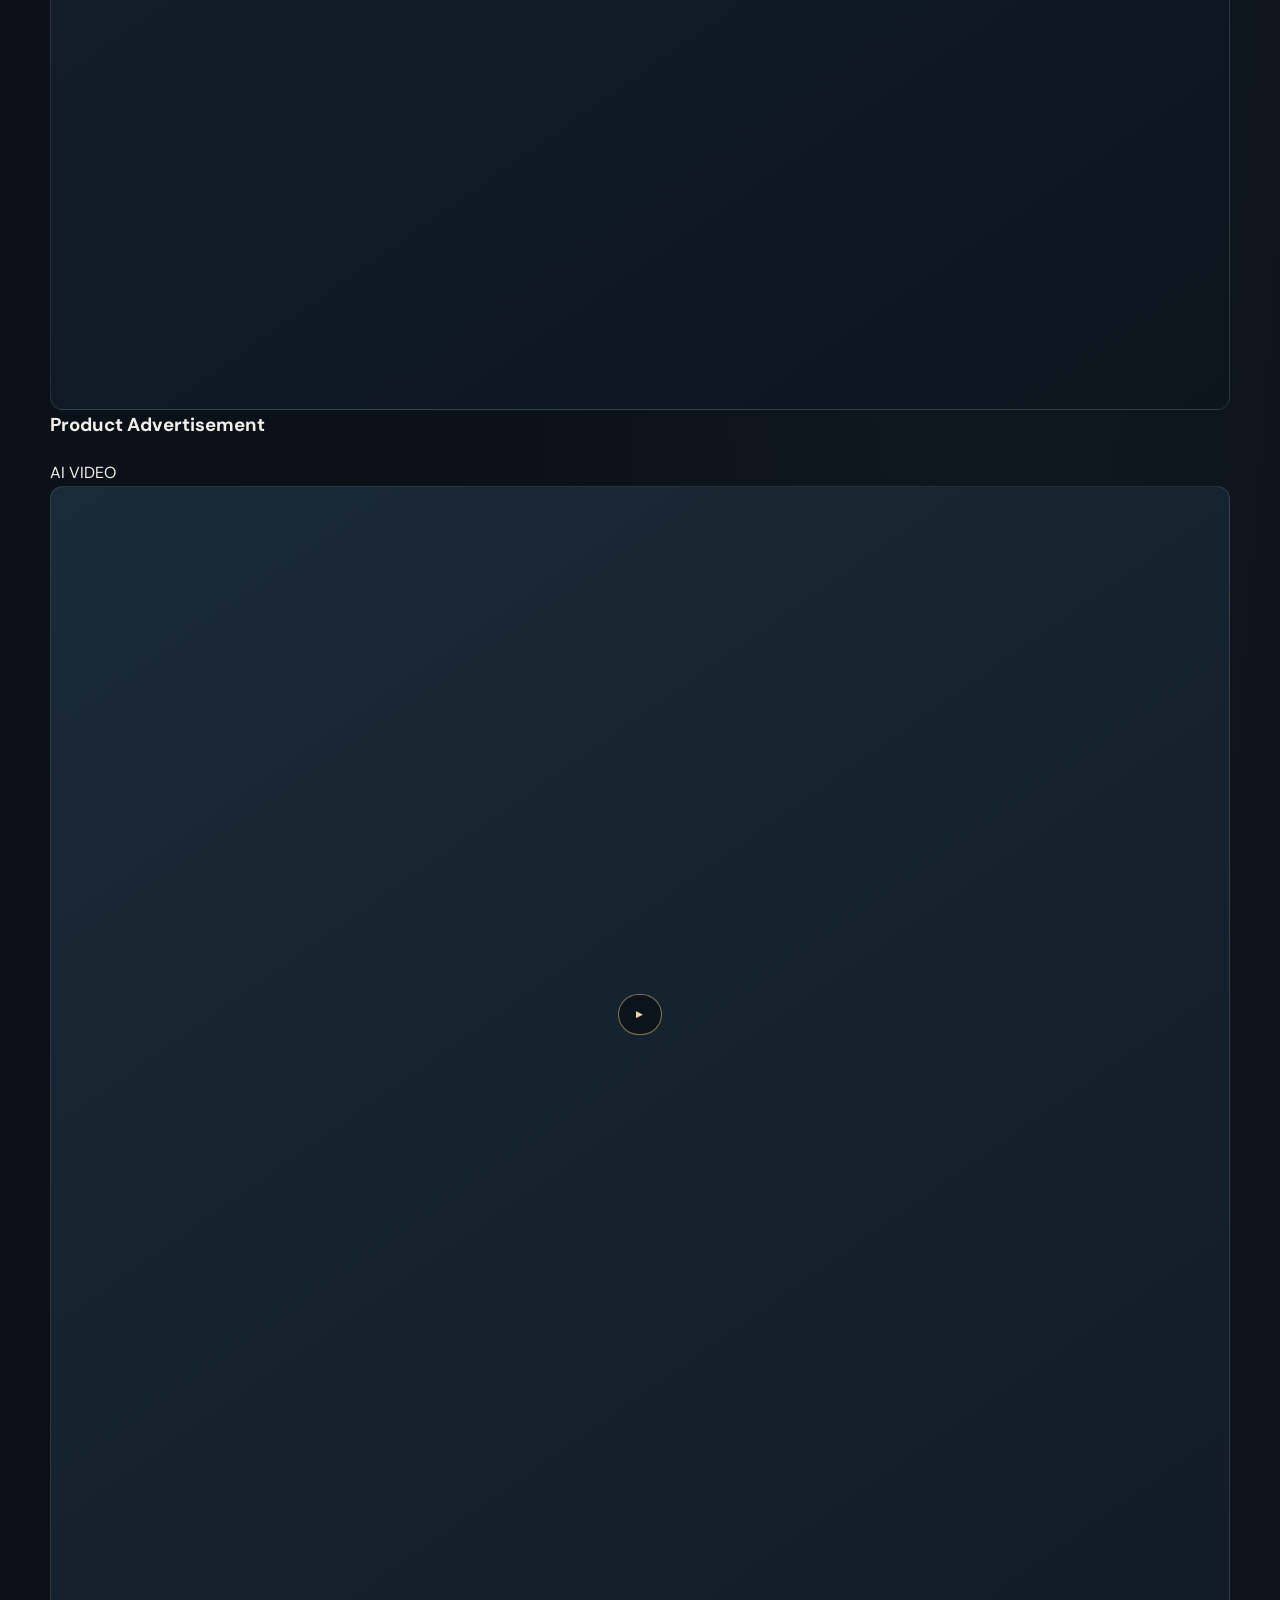
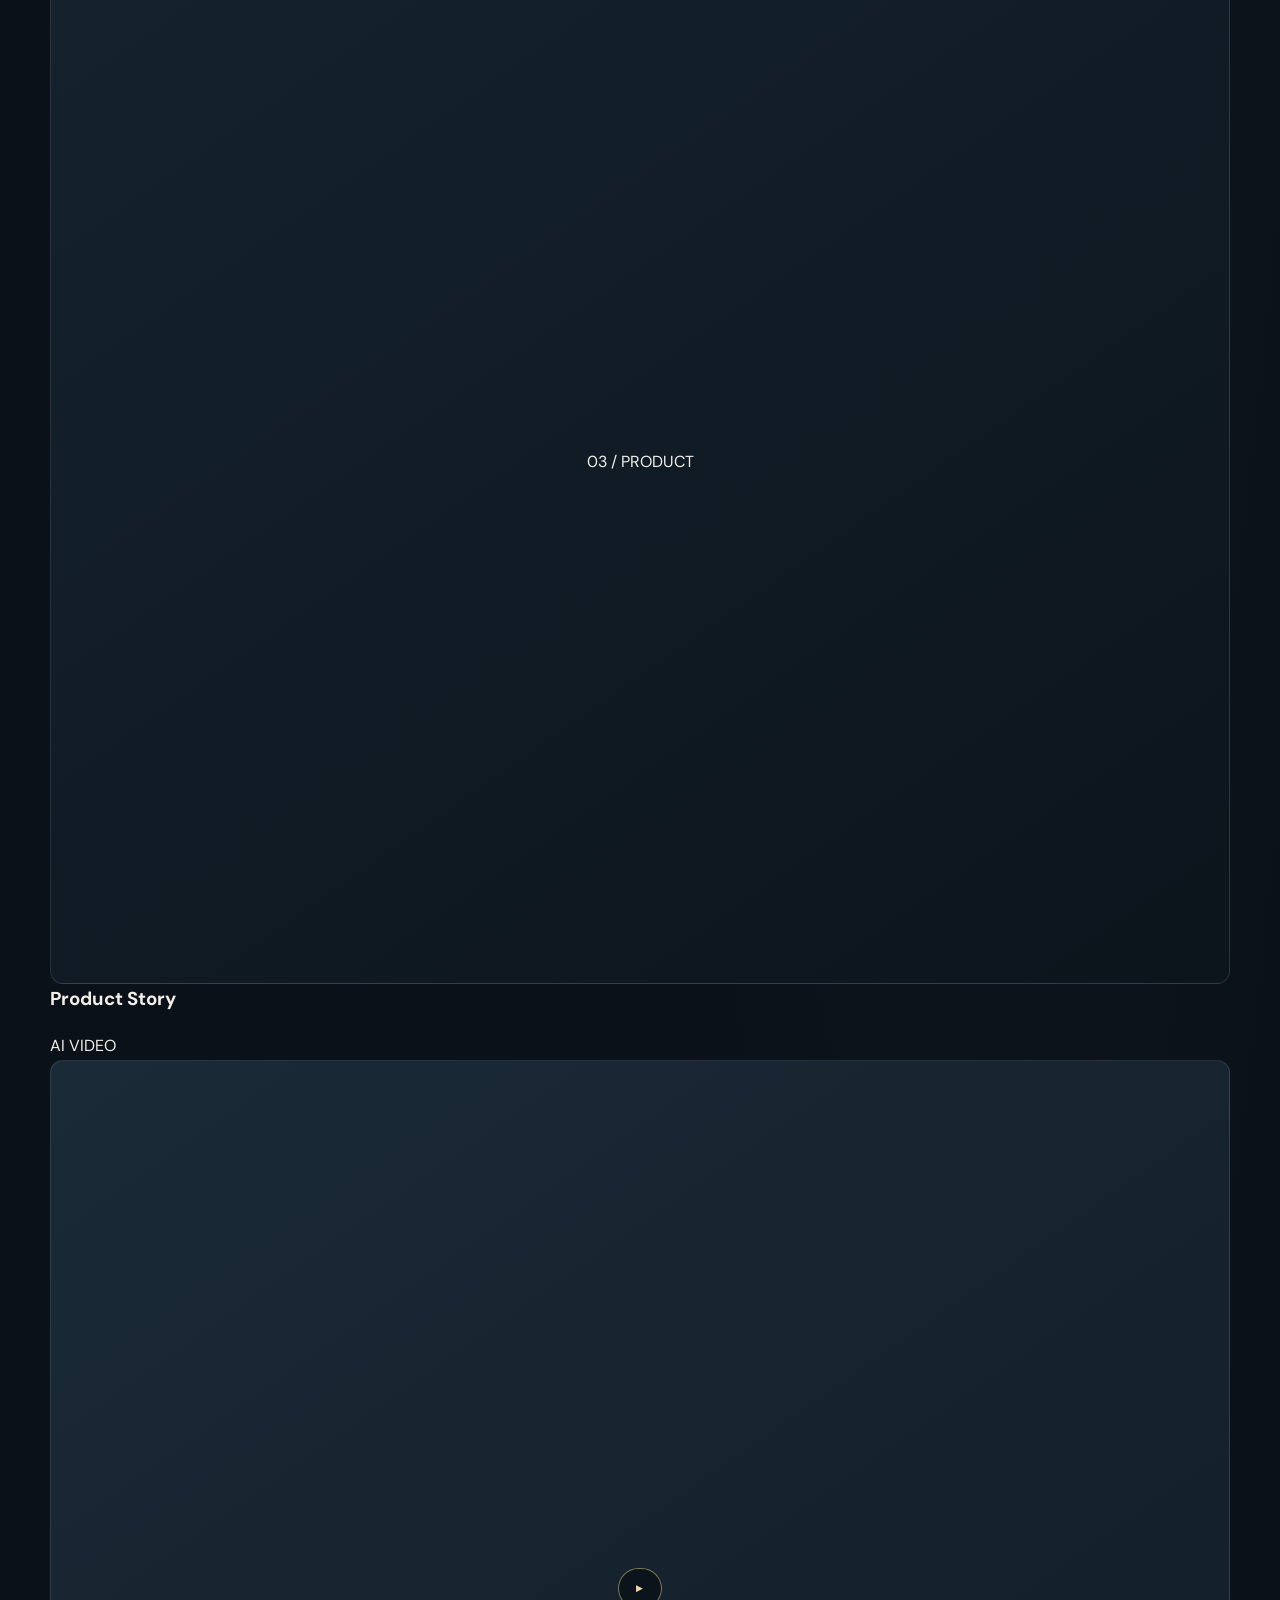
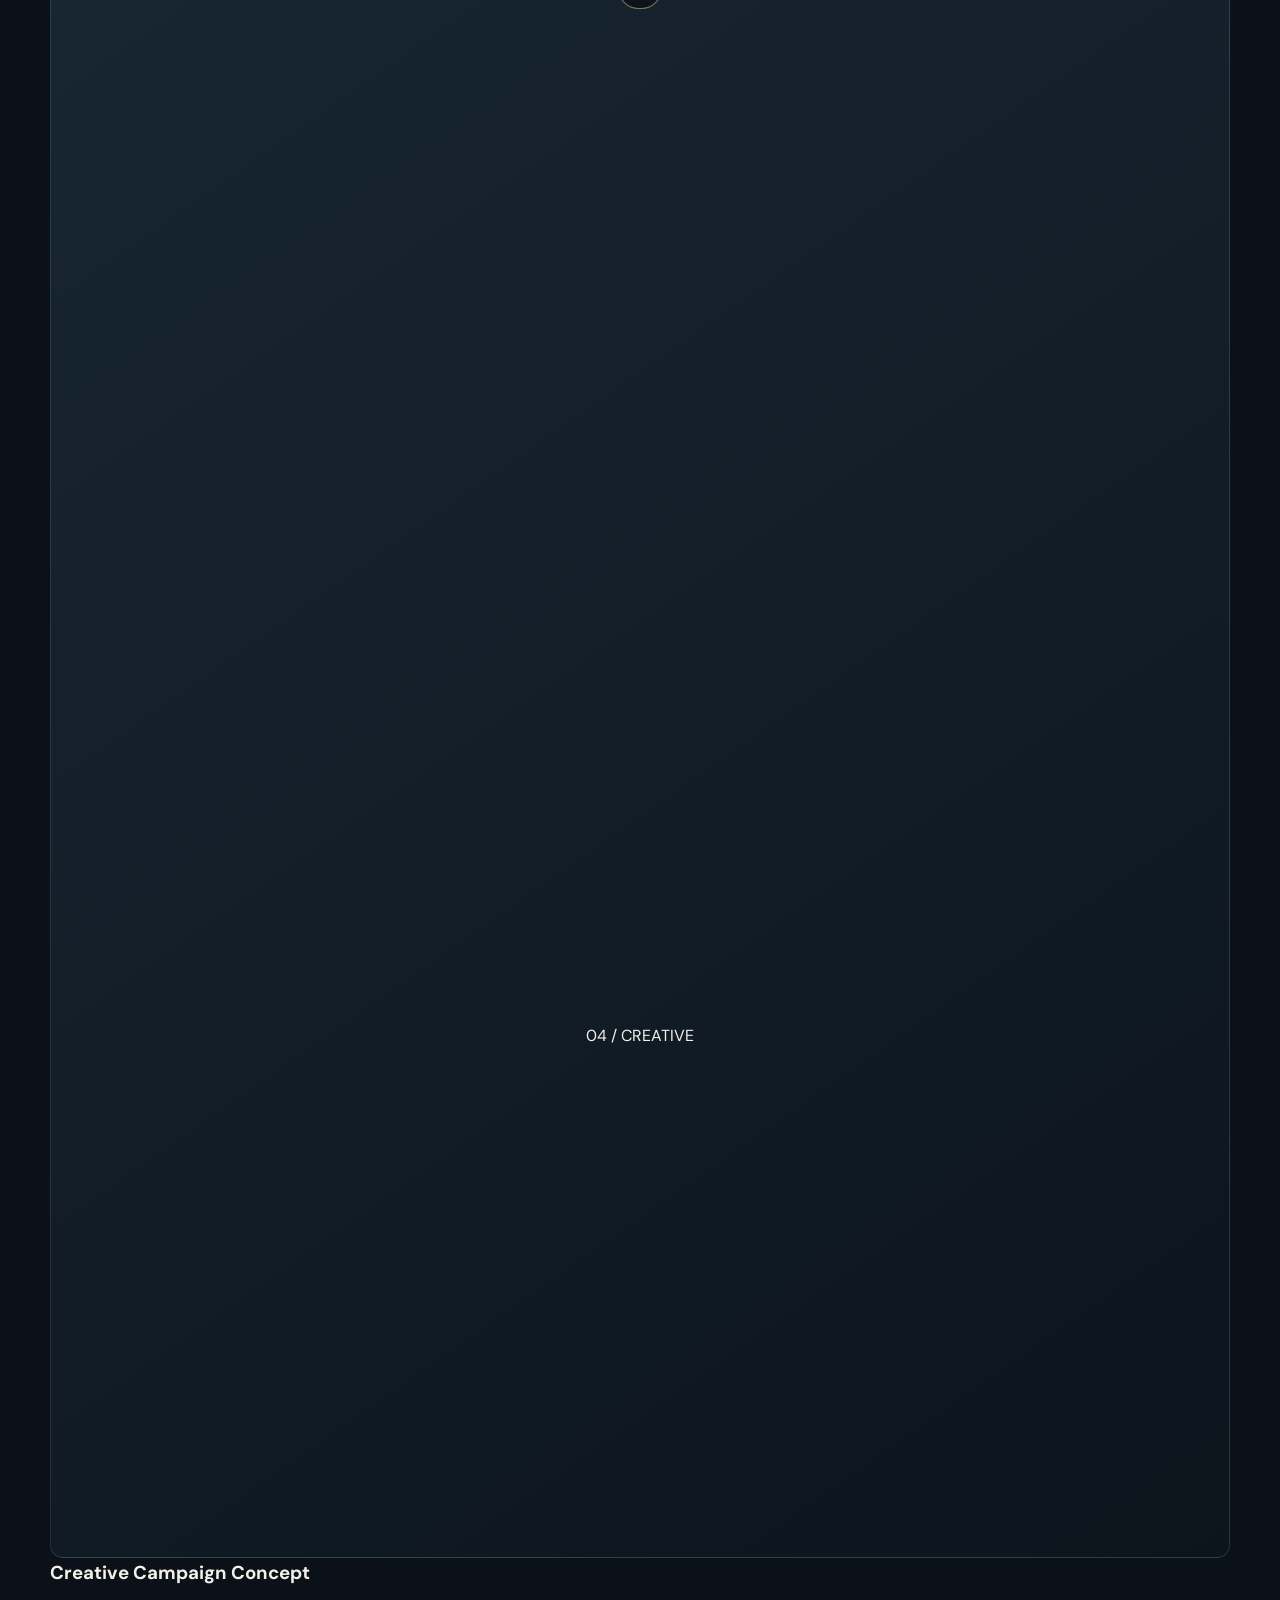
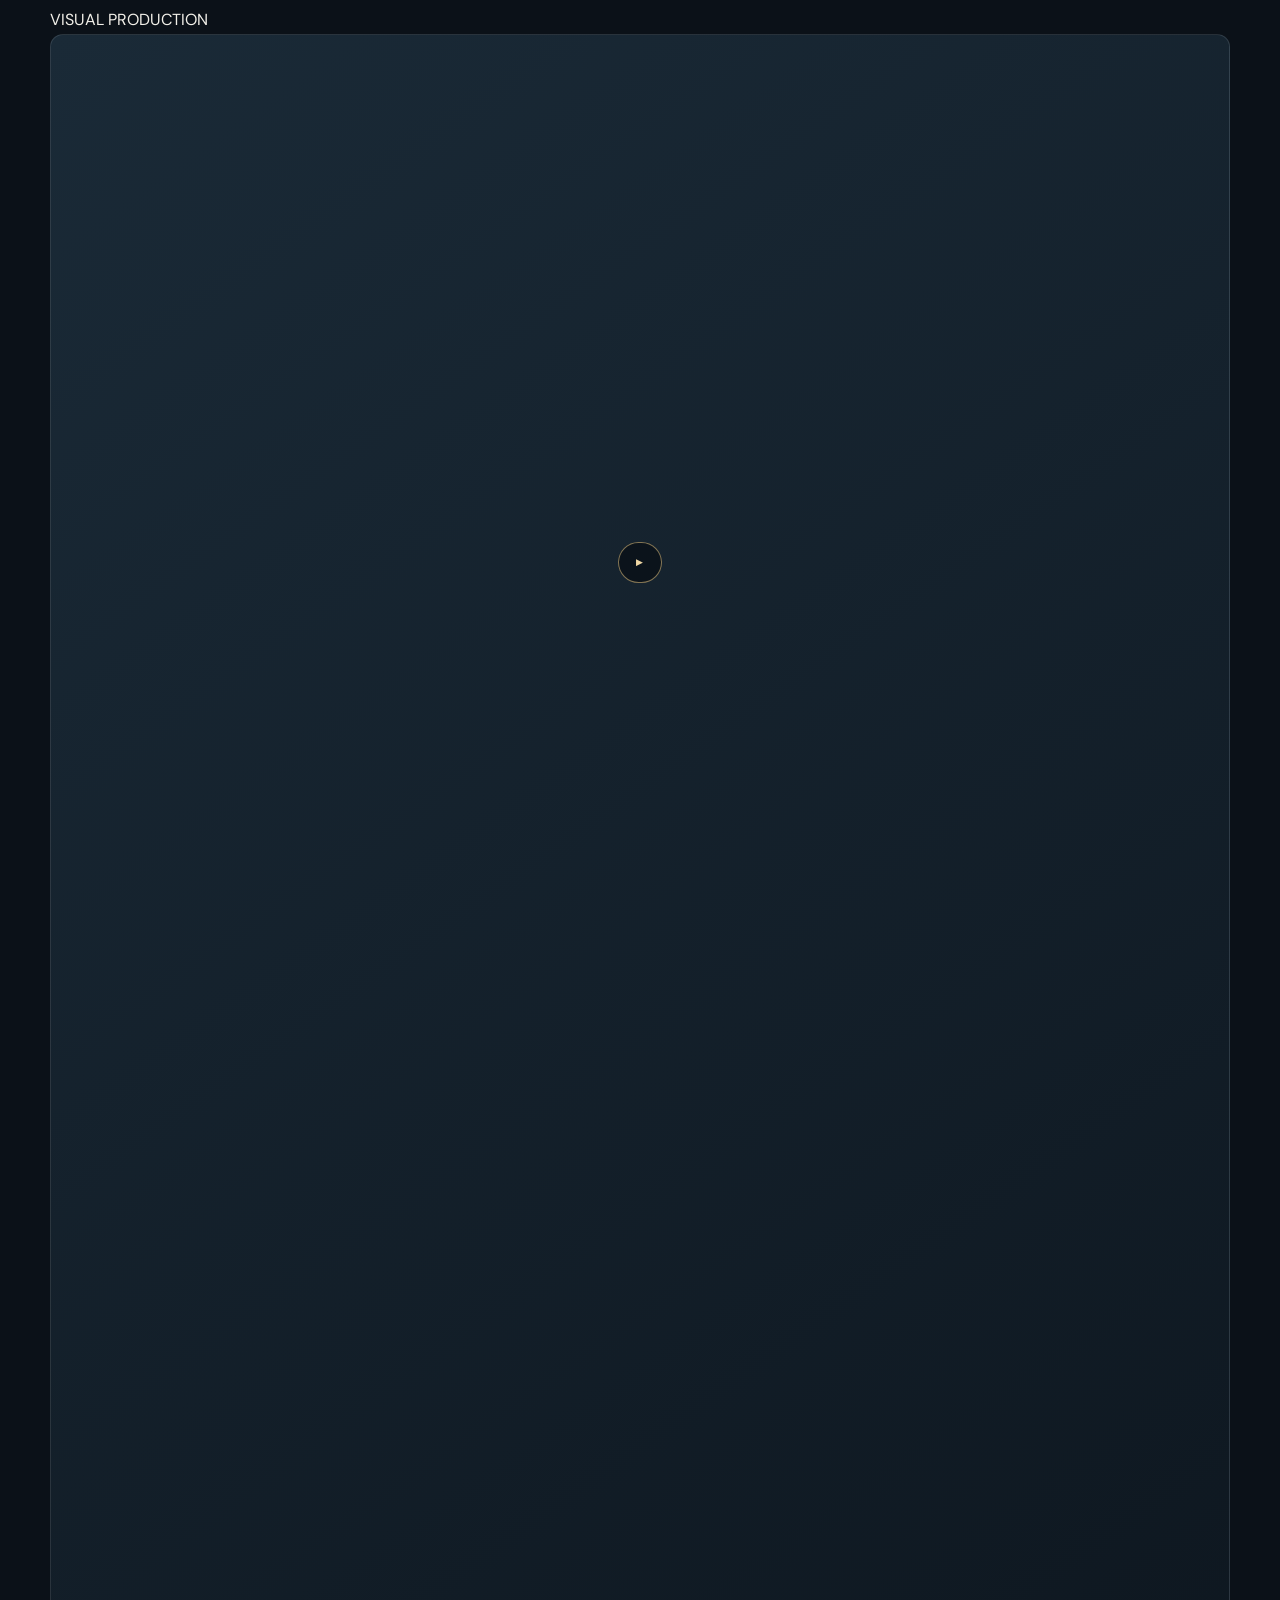
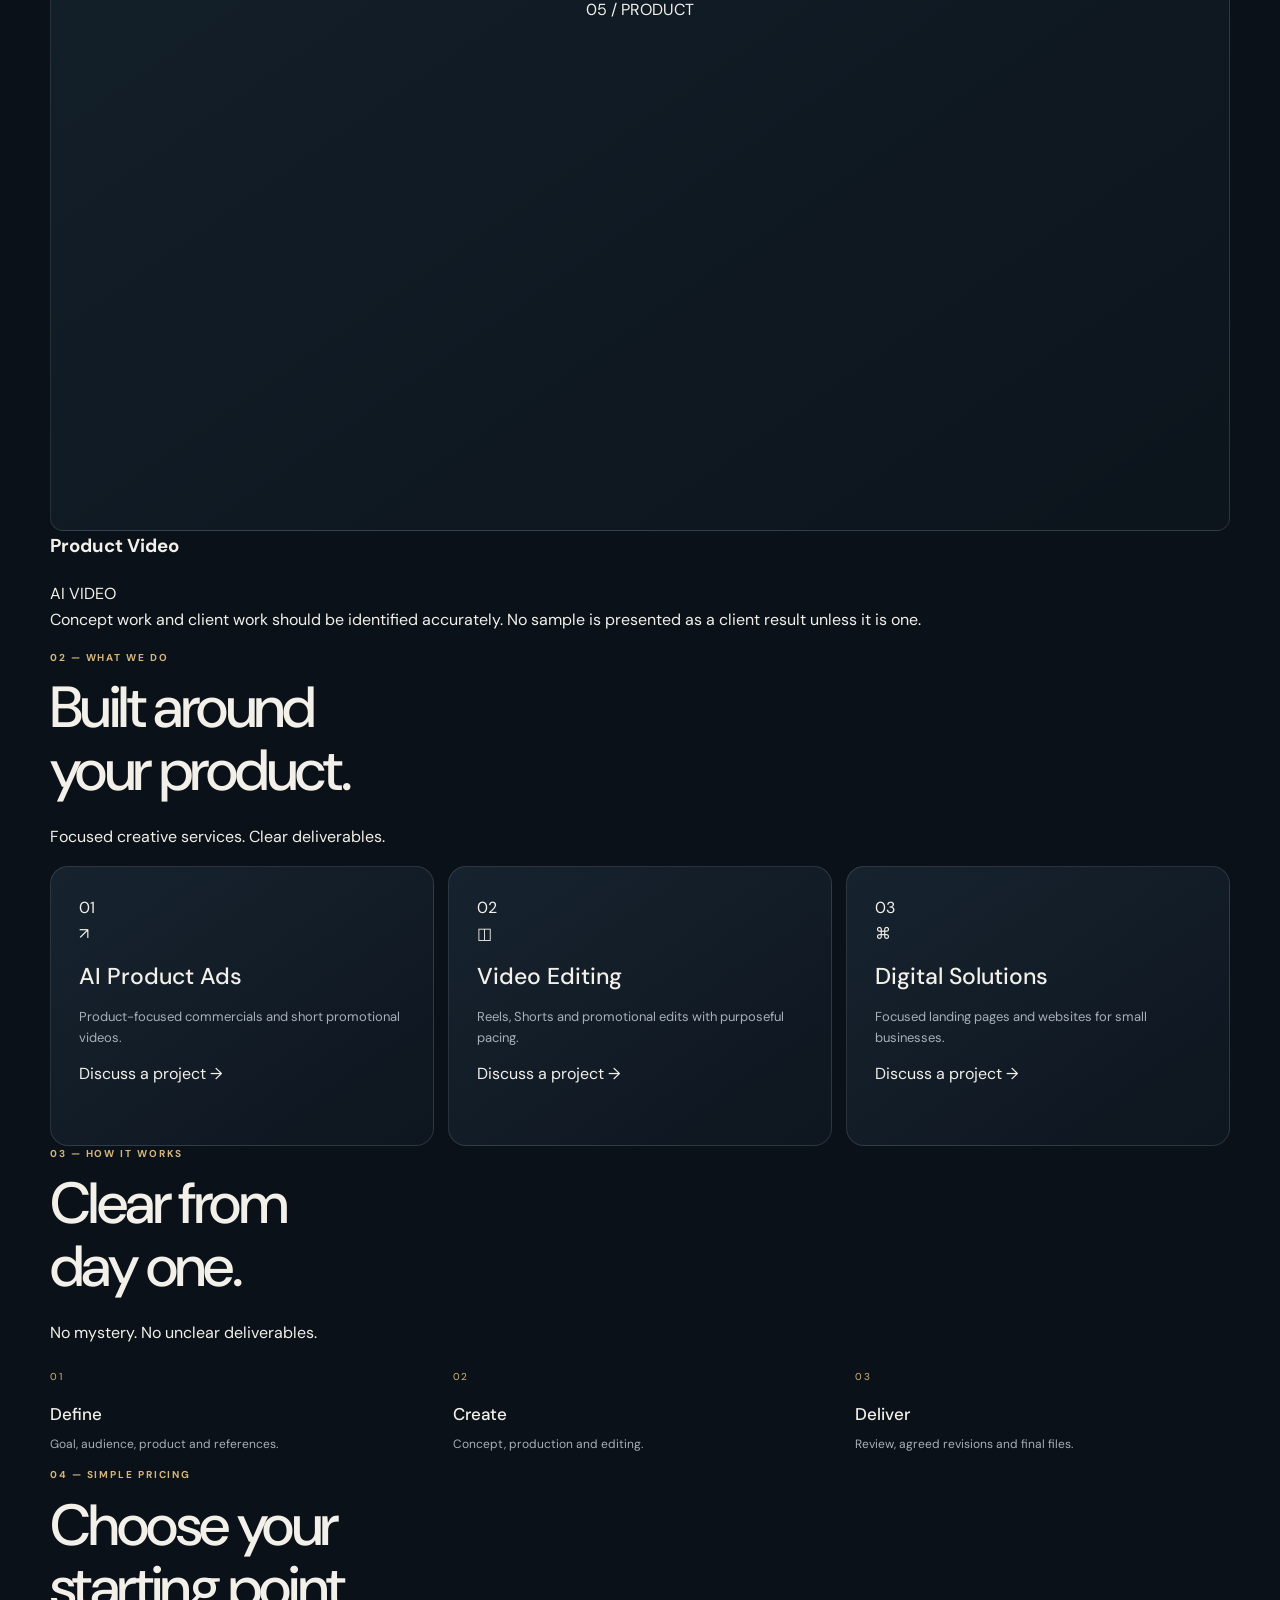
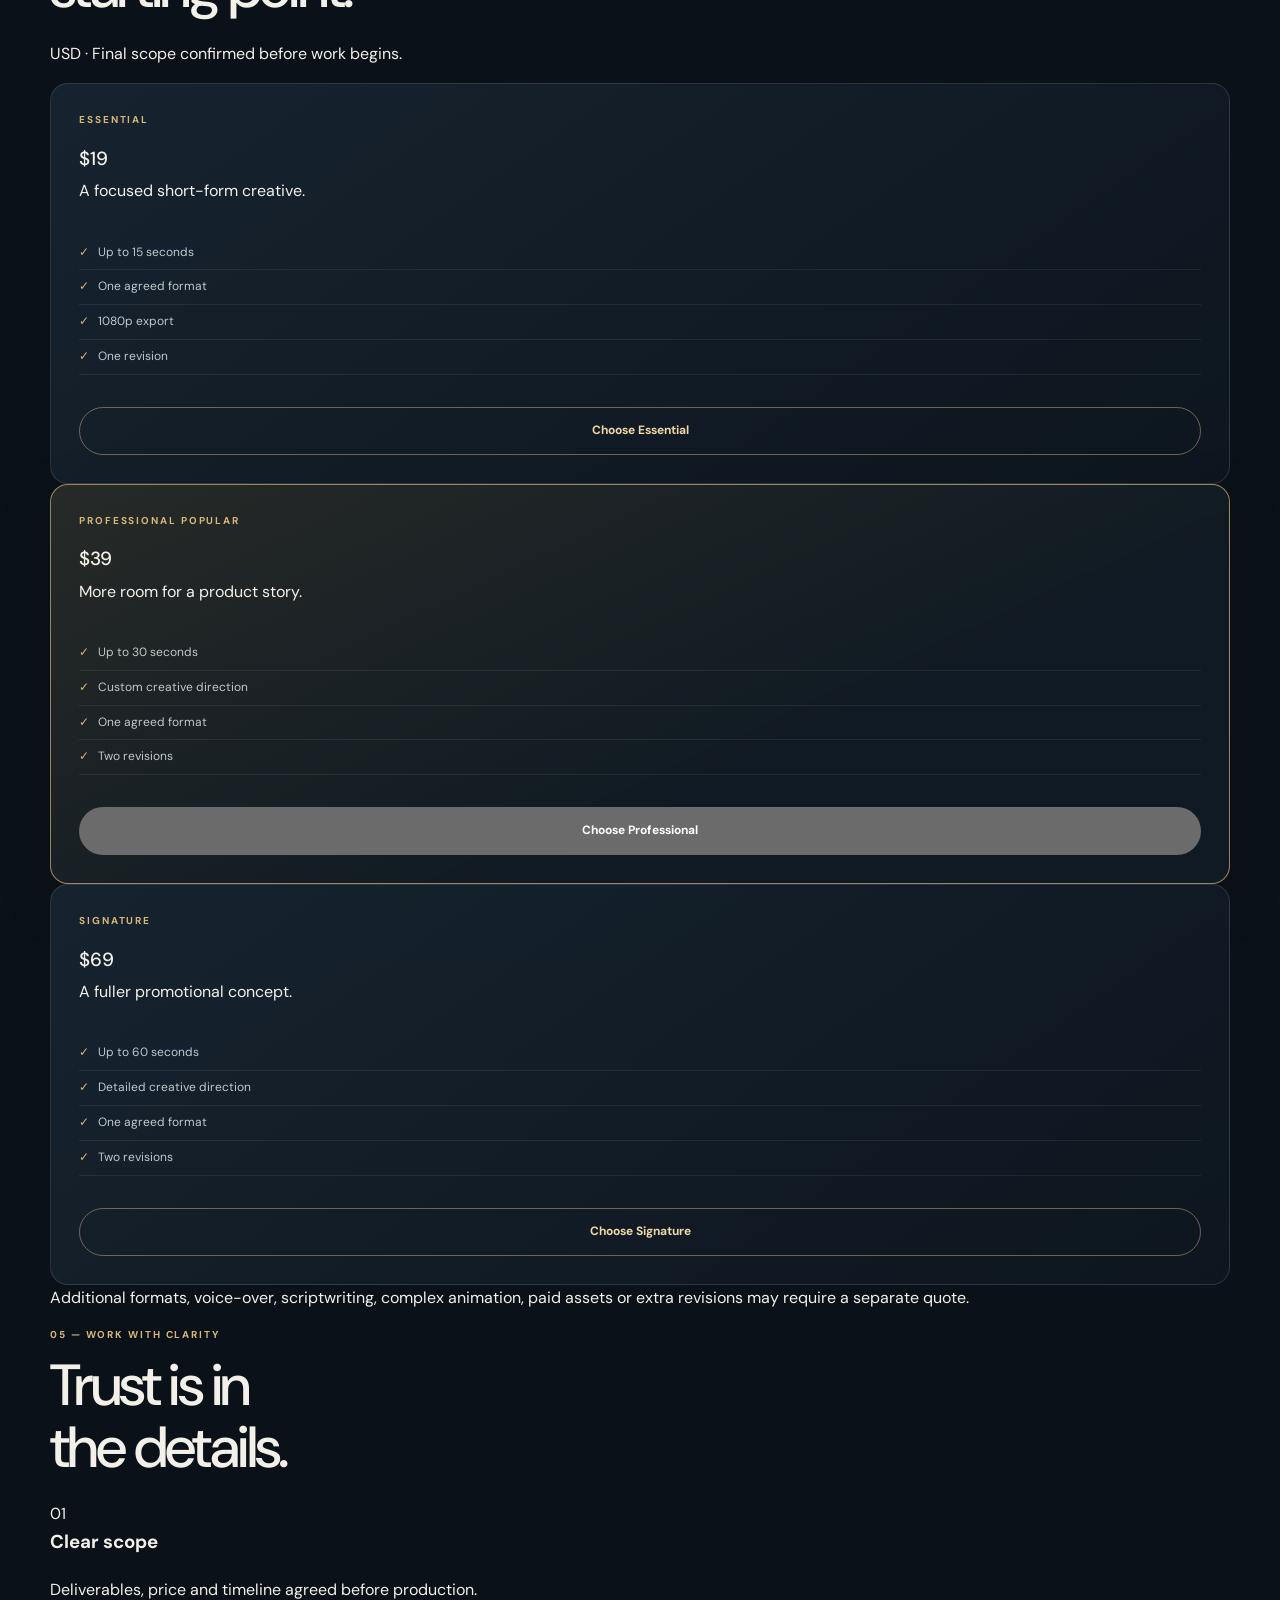
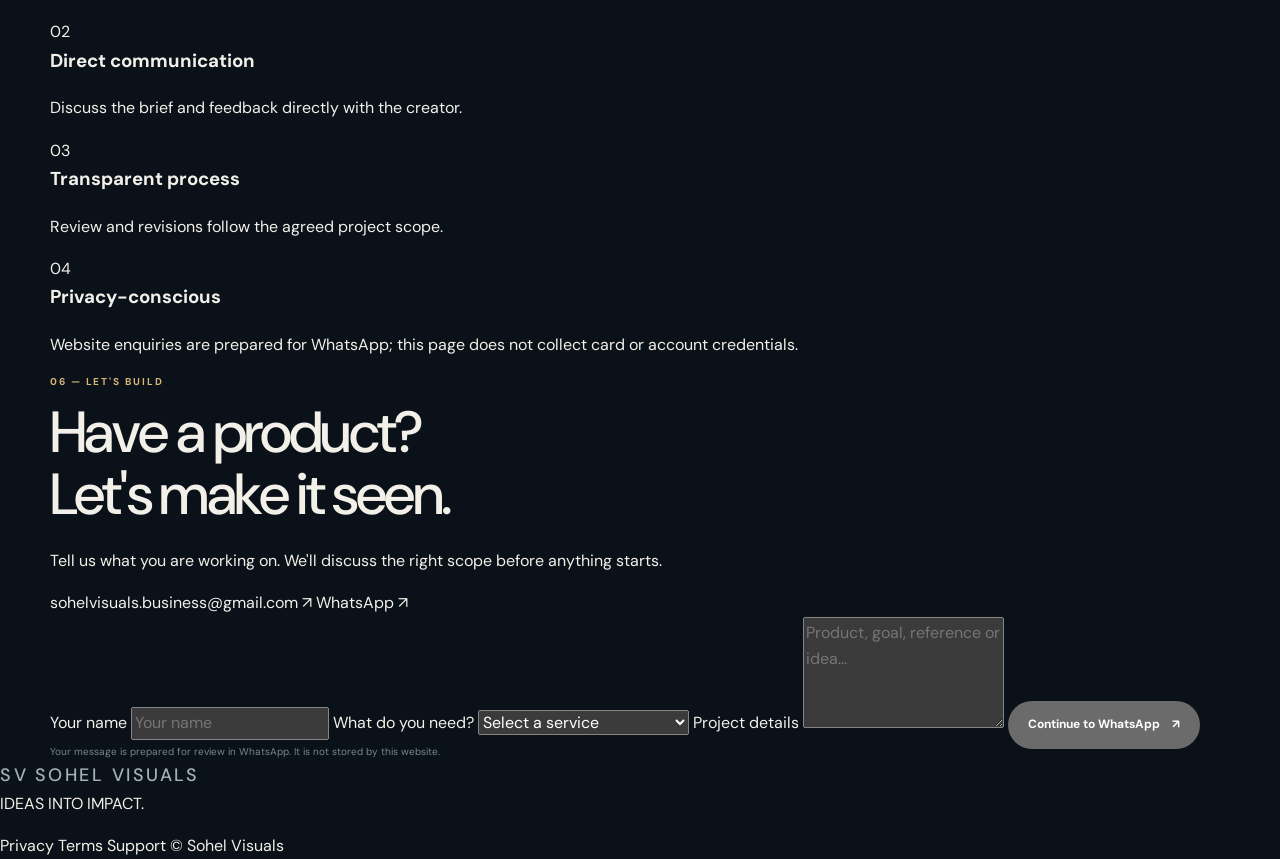
==== commit 907a953a: "Update index.html" ====
--- a/index.html
+++ b/index.html
@@ -1,219 +1,370 @@
 <!doctype html>
 <html lang="en">
 <head>
-  <meta charset="utf-8">
+  <meta charset="UTF-8">
   <meta name="viewport" content="width=device-width, initial-scale=1">
-  <meta name="theme-color" content="#0b1118">
-  <meta name="description" content="Sohel Visuals creates AI-powered product advertisements, short-form video content and modern websites for growing businesses.">
-  <meta name="author" content="Sohel Visuals">
-  <meta name="robots" content="index,follow">
+  <meta name="theme-color" content="#080b10">
+
+  <title>Sohel Visuals | AI Advertising & Creative Production</title>
+  <meta name="description" content="AI-powered product advertisements, short-form video editing and digital creative solutions by Sohel Visuals.">
+  <meta property="og:title" content="Sohel Visuals — Ideas Into Impact">
+  <meta property="og:description" content="AI-powered visuals built to make products stand out.">
   <meta property="og:type" content="website">
-  <meta property="og:title" content="Sohel Visuals — Ideas. Visuals. Impact.">
-  <meta property="og:description" content="AI video advertisements, creative production and digital solutions for businesses.">
-  <meta property="og:url" content="https://sohelaistudio8-blip.github.io/sohelvisuals/">
-  <link rel="canonical" href="https://sohelaistudio8-blip.github.io/sohelvisuals/">
-  <title>Sohel Visuals — AI Video Ads & Digital Creative Studio</title>
+
   <link rel="stylesheet" href="style.css">
-  <script type="application/ld+json">
-  {
-    "@context": "https://schema.org",
-    "@type": "Organization",
-    "name": "Sohel Visuals",
-    "url": "https://sohelaistudio8-blip.github.io/sohelvisuals/",
-    "email": "sohelvisuals.business@gmail.com",
-    "description": "AI-powered video advertisements, creative production and digital solutions."
-  }
-  </script>
+  <script src="script.js" defer></script>
 </head>
+
 <body>
-  <a class="skip-link" href="#main">Skip to content</a>
-
-  <header class="site-header" id="top">
-    <a class="brand" href="#top" aria-label="Sohel Visuals home">SOHEL <span>VISUALS</span><i>.</i></a>
-    <button class="menu-toggle" id="menuToggle" type="button" aria-label="Open navigation" aria-expanded="false" aria-controls="mainNav">
-      <span></span><span></span><span></span>
+  <header class="header">
+    <a class="brand" href="#home" aria-label="Sohel Visuals home">
+      <span class="brand-mark">S<span>V</span></span>
+      <span>SOHEL VISUALS</span>
+    </a>
+
+    <button class="menu-toggle" id="menuToggle"
+      aria-expanded="false" aria-controls="nav" aria-label="Open menu">
+      <span></span><span></span>
     </button>
-    <nav class="main-nav" id="mainNav" aria-label="Main navigation">
+
+    <nav id="nav" class="nav">
+      <a href="#work">Work</a>
       <a href="#services">Services</a>
-      <a href="#work">Work</a>
-      <a href="#pricing">Packages</a>
-      <a href="#about">About</a>
-      <a class="nav-contact" href="#contact">Start a project <span aria-hidden="true">↗</span></a>
+      <a href="#pricing">Pricing</a>
+      <a href="#process">Process</a>
+      <a class="nav-cta" href="#contact">Start a project <span>↗</span></a>
     </nav>
   </header>
 
-  <main id="main">
-    <section class="hero section-wrap">
-      <div class="hero-copy">
-        <p class="eyebrow"><span class="eyebrow-line"></span> AI PRODUCT VIDEO ADS</p>
-        <h1>Make your product<br><em>impossible to ignore.</em></h1>
-        <p class="hero-lead">AI-powered product video ads, built to give businesses a sharper way to show what they sell.</p>
+  <main>
+    <section class="hero section-wrap" id="home">
+      <div class="hero-content">
+        <div class="eyebrow"><span class="live-dot"></span> INDEPENDENT CREATIVE STUDIO</div>
+
+        <h1>Ideas into<br><span>impact.</span></h1>
+
+        <p class="hero-text">
+          AI-powered visuals built to make products stand out.
+        </p>
+
         <div class="hero-actions">
-          <a class="button button-primary" href="#contact">Discuss your project <span aria-hidden="true">↗</span></a>
-          <a class="button button-quiet" href="#work">See selected work</a>
-        </div>
-        <div class="hero-proof">
-          <span>AI VIDEO ADS</span><b aria-hidden="true">·</b><span>PRODUCT VISUALS</span><b aria-hidden="true">·</b><span>VIDEO EDITING</span>
-        </div>
-      </div>
-      <div class="hero-art" aria-label="Abstract visual composition">
+          <a class="button button-light" href="#work">Explore our work <span>↗</span></a>
+          <a class="text-link" href="#contact">Start a project <span>→</span></a>
+        </div>
+
+        <div class="hero-foot">
+          <span>AI ADVERTISING</span>
+          <span>CREATIVE PRODUCTION</span>
+          <span>DIGITAL SOLUTIONS</span>
+        </div>
+      </div>
+
+      <div class="hero-art" aria-label="Abstract Sohel Visuals brand artwork">
+        <div class="art-grid"></div>
         <div class="art-orbit orbit-one"></div>
         <div class="art-orbit orbit-two"></div>
-        <div class="art-core"><span>SV</span></div>
-        <div class="art-caption"><span>IDEAS / 01</span><span>VISUAL IMPACT</span></div>
-      </div>
-    </section>
-
-    <section class="intro section-wrap">
-      <p class="section-index">01 / THE APPROACH</p>
-      <div class="intro-grid">
-        <h2>Attention is earned.<br><em>Not requested.</em></h2>
+        <div class="art-core">SV</div>
+        <div class="art-caption">CREATE / REFINE / DELIVER</div>
+      </div>
+    </section>
+
+    <section class="ticker" aria-label="Our services">
+      <div>
+        AI PRODUCT ADS <i>✳</i> VIDEO EDITING <i>✳</i>
+        CREATIVE VISUALS <i>✳</i> DIGITAL SOLUTIONS <i>✳</i>
+        AI PRODUCT ADS <i>✳</i> VIDEO EDITING <i>✳</i>
+      </div>
+    </section>
+
+    <section class="section-wrap section" id="work">
+      <div class="section-top">
         <div>
-          <p>People decide quickly whether to keep watching. We shape the opening, product details, movement and edit around one clear message—so the creative has a purpose beyond looking attractive.</p>
-          <a class="text-link" href="#contact">Tell us what you're promoting <span aria-hidden="true">↗</span></a>
-        </div>
-      </div>
-    </section>
-
-    <section class="services section-wrap" id="services">
-      <div class="section-head">
-        <div><p class="eyebrow">WHAT WE DO / 02</p><h2>Creative made<br><em>for business.</em></h2></div>
-        <p class="section-aside">Focused services for brands, shops and creators that need clear, usable digital content.</p>
-      </div>
-      <div class="service-grid">
-        <article class="service-card">
-          <span class="card-no">01</span><span class="card-type">VIDEO PRODUCTION</span>
-          <h3>AI Product Ads</h3>
-          <p>Short product-focused commercials with a planned hook, visual direction, motion and edit.</p>
-          <a href="#contact" class="text-link">Discuss an ad ↗</a>
-        </article>
-        <article class="service-card">
-          <span class="card-no">02</span><span class="card-type">POST-PRODUCTION</span>
-          <h3>Short-form Editing</h3>
-          <p>Reels, Shorts and promotional edits shaped for pacing, clarity and platform format.</p>
-          <a href="#contact" class="text-link">Discuss an edit ↗</a>
-        </article>
-        <article class="service-card">
-          <span class="card-no">03</span><span class="card-type">DIGITAL PRESENCE</span>
-          <h3>Business Websites</h3>
-          <p>Lean landing pages and small-business websites designed to explain an offer and guide enquiries.</p>
-          <a href="#contact" class="text-link">Discuss a website ↗</a>
-        </article>
-      </div>
-    </section>
-
-    <section class="work section-wrap" id="work">
-      <div class="section-head">
-        <div><p class="eyebrow">SELECTED WORK / 03</p><h2>Watch the work.<br><em>Judge the details.</em></h2></div>
-        <p class="section-aside">Choose a project to load its video. Videos are loaded only after you press the button, helping keep the page lighter on mobile data.</p>
-      </div>
-      <div class="work-grid">
-        <article class="work-card">
-          <div class="video-frame"><button class="video-load" type="button" data-video-id="1R9JFkv7ZxZ4pCE2MA5kIOZaWfLiuGsrz" aria-label="Load selected visual concept video"><span class="play-icon">▶</span><span>LOAD VIDEO</span></button></div>
-          <div class="work-meta"><h3>Selected Visual Concept</h3><span>01 / CONCEPT</span></div>
-          <p>Creative video sample</p>
-        </article>
-        <article class="work-card">
-          <div class="video-frame"><button class="video-load" type="button" data-video-id="1CwcQx5n_N8tWe9py_QFPz75S5Srd-zg9" aria-label="Load AI product advertisement 1"><span class="play-icon">▶</span><span>LOAD VIDEO</span></button></div>
-          <div class="work-meta"><h3>AI Product Ad 01</h3><span>02 / PRODUCT</span></div>
-          <p>Product-focused video advertisement</p>
-        </article>
-        <article class="work-card">
-          <div class="video-frame"><button class="video-load" type="button" data-video-id="1xeMx0vuQ4VeRD7jBTsgi5OussrUHi9k-" aria-label="Load AI product advertisement 2"><span class="play-icon">▶</span><span>LOAD VIDEO</span></button></div>
-          <div class="work-meta"><h3>AI Product Ad 02</h3><span>03 / PRODUCT</span></div>
-          <p>Product-focused video advertisement</p>
-        </article>
-        <article class="work-card">
-          <div class="video-frame"><button class="video-load" type="button" data-video-id="1cjqL_NkGo-To1VJgdp8BMoq6KH8evoRq" aria-label="Load AI product advertisement 3"><span class="play-icon">▶</span><span>LOAD VIDEO</span></button></div>
-          <div class="work-meta"><h3>AI Product Ad 03</h3><span>04 / PRODUCT</span></div>
-          <p>Product-focused video advertisement</p>
-        </article>
-        <article class="work-card">
-          <div class="video-frame"><button class="video-load" type="button" data-video-id="1FRaZhcvzjsfeGsJVkwhDRTE2rVK8BL9T" aria-label="Load AI product advertisement 4"><span class="play-icon">▶</span><span>LOAD VIDEO</span></button></div>
-          <div class="work-meta"><h3>AI Product Ad 04</h3><span>05 / PRODUCT</span></div>
-          <p>Product-focused video advertisement</p>
-        </article>
-      </div>
-      <a class="button button-outline portfolio-link" href="https://drive.google.com/drive/folders/1AIFmQ0mxrhb6tubIbxKvOa9n65MzPDNX" target="_blank" rel="noopener noreferrer">Open full portfolio <span aria-hidden="true">↗</span></a>
-    </section>
-
-    <section class="pricing section-wrap" id="pricing">
-      <div class="section-head">
-        <div><p class="eyebrow">STARTING PACKAGES / 04</p><h2>Clear starting points.<br><em>Specific project scope.</em></h2></div>
-        <p class="section-aside">These are starting prices, not a substitute for a project quote. Final scope, assets and delivery date are confirmed before work begins.</p>
-      </div>
-      <div class="price-grid">
-        <article class="price-card">
-          <p class="price-label">ESSENTIAL</p><h3>Quick impact</h3>
-          <p class="price"><span>$</span>19</p><p class="price-detail">Up to 15 seconds</p>
-          <ul><li>One short-form ad</li><li>One agreed format</li><li>1080p final export</li><li>One revision</li></ul>
-          <a class="button button-outline" href="#contact" data-package="Essential — $19 — up to 15 seconds">Ask about Essential</a>
-        </article>
-        <article class="price-card price-featured">
-          <p class="price-label">PROFESSIONAL</p><h3>More room to persuade</h3>
-          <p class="price"><span>$</span>39</p><p class="price-detail">Up to 30 seconds</p>
-          <ul><li>Custom creative direction</li><li>Multiple planned scenes</li><li>One agreed format, 1080p</li><li>Two revisions</li></ul>
-          <a class="button button-primary" href="#contact" data-package="Professional — $39 — up to 30 seconds">Ask about Professional</a>
-        </article>
-        <article class="price-card">
-          <p class="price-label">SIGNATURE</p><h3>Fuller product story</h3>
-          <p class="price"><span>$</span>69</p><p class="price-detail">Up to 60 seconds</p>
-          <ul><li>Detailed creative direction</li><li>Multiple planned scenes</li><li>One agreed format, 1080p</li><li>Two revisions</li></ul>
-          <a class="button button-outline" href="#contact" data-package="Signature — $69 — up to 60 seconds">Ask about Signature</a>
-        </article>
-      </div>
-      <p class="fine-print">Prices are starting rates in USD. Voice-over, scriptwriting, complex animation, paid assets, extra formats and additional deliverables may require a separate quote. No order is confirmed until scope, price, payment method and delivery are agreed in writing.</p>
-    </section>
-
-    <section class="process section-wrap">
-      <p class="eyebrow">HOW A PROJECT WORKS / 05</p>
-      <h2>Simple process.<br><em>No vague promises.</em></h2>
+          <p class="eyebrow">01 — SELECTED WORK</p>
+          <h2>Made to be<br><span>seen.</span></h2>
+        </div>
+        <p class="section-note">
+          A selection of creative concepts and video work.
+        </p>
+      </div>
+
+      <div class="portfolio-grid">
+        <article class="portfolio-item portfolio-large">
+          <div class="video-frame" data-video="1R9JFkv7ZxZ4pCE2MA5kIOZaWfLiuGsrz">
+            <button class="video-load" type="button" aria-label="Load portfolio video">▶</button>
+            <span class="video-label">01 / FEATURED</span>
+          </div>
+          <div class="portfolio-meta">
+            <h3>Product Visual Concept</h3>
+            <span>CREATIVE CONCEPT</span>
+          </div>
+        </article>
+
+        <article class="portfolio-item">
+          <div class="video-frame" data-video="1CwcQx5n_N8tWe9py_QFPz75S5Srd-zg9">
+            <button class="video-load" type="button" aria-label="Load portfolio video">▶</button>
+            <span class="video-label">02 / PRODUCT</span>
+          </div>
+          <div class="portfolio-meta">
+            <h3>Product Advertisement</h3>
+            <span>AI VIDEO</span>
+          </div>
+        </article>
+
+        <article class="portfolio-item">
+          <div class="video-frame" data-video="1xeMx0vuQ4VeRD7jBTsgi5OussrUHi9k-">
+            <button class="video-load" type="button" aria-label="Load portfolio video">▶</button>
+            <span class="video-label">03 / PRODUCT</span>
+          </div>
+          <div class="portfolio-meta">
+            <h3>Product Story</h3>
+            <span>AI VIDEO</span>
+          </div>
+        </article>
+
+        <article class="portfolio-item">
+          <div class="video-frame" data-video="1cjqL_NkGo-To1VJgdp8BMoq6KH8evoRq">
+            <button class="video-load" type="button" aria-label="Load portfolio video">▶</button>
+            <span class="video-label">04 / CREATIVE</span>
+          </div>
+          <div class="portfolio-meta">
+            <h3>Creative Campaign Concept</h3>
+            <span>VISUAL PRODUCTION</span>
+          </div>
+        </article>
+
+        <article class="portfolio-item">
+          <div class="video-frame" data-video="1FRaZhcvzjsfeGsJVkwhDRTE2rVK8BL9T">
+            <button class="video-load" type="button" aria-label="Load portfolio video">▶</button>
+            <span class="video-label">05 / PRODUCT</span>
+          </div>
+          <div class="portfolio-meta">
+            <h3>Product Video</h3>
+            <span>AI VIDEO</span>
+          </div>
+        </article>
+      </div>
+      <p class="small-note">Concept work and client work should be identified accurately. No sample is presented as a client result unless it is one.</p>
+    </section>
+
+    <section class="section services-section" id="services">
+      <div class="section-wrap">
+        <div class="section-top">
+          <div>
+            <p class="eyebrow">02 — WHAT WE DO</p>
+            <h2>Built around<br><span>your product.</span></h2>
+          </div>
+          <p class="section-note">Focused creative services. Clear deliverables.</p>
+        </div>
+
+        <div class="service-grid">
+          <a class="service-card" href="#contact" data-service="AI product advertisement">
+            <span class="service-number">01</span>
+            <span class="service-icon">↗</span>
+            <h3>AI Product Ads</h3>
+            <p>Product-focused commercials and short promotional videos.</p>
+            <span class="card-link">Discuss a project →</span>
+          </a>
+
+          <a class="service-card" href="#contact" data-service="Short-form video editing">
+            <span class="service-number">02</span>
+            <span class="service-icon">◫</span>
+            <h3>Video Editing</h3>
+            <p>Reels, Shorts and promotional edits with purposeful pacing.</p>
+            <span class="card-link">Discuss a project →</span>
+          </a>
+
+          <a class="service-card" href="#contact" data-service="Business website">
+            <span class="service-number">03</span>
+            <span class="service-icon">⌘</span>
+            <h3>Digital Solutions</h3>
+            <p>Focused landing pages and websites for small businesses.</p>
+            <span class="card-link">Discuss a project →</span>
+          </a>
+        </div>
+      </div>
+    </section>
+
+    <section class="section-wrap section" id="process">
+      <div class="section-top">
+        <div>
+          <p class="eyebrow">03 — HOW IT WORKS</p>
+          <h2>Clear from<br><span>day one.</span></h2>
+        </div>
+        <p class="section-note">No mystery. No unclear deliverables.</p>
+      </div>
+
       <div class="process-grid">
-        <div><span>01</span><h3>Goal & reference</h3><p>We clarify the audience, product and intended result.</p></div>
-        <div><span>02</span><h3>Concept & production</h3><p>We agree on the direction, then create and edit the video.</p></div>
-        <div><span>03</span><h3>Feedback & delivery</h3><p>You review the agreed draft, provide feedback and receive the final files.</p></div>
-      </div>
-    </section>
-
-    <section class="about section-wrap" id="about">
-      <p class="eyebrow">ABOUT SOHEL VISUALS / 06</p>
-      <div class="about-grid">
-        <h2>Ideas.<br><em>Visuals.<br>Impact.</em></h2>
-        <div><p>Sohel Visuals is an independent creative brand focused on AI-assisted video advertisements, visual content and practical digital solutions.</p><p>We keep the process direct: understand the business need, define the creative direction, produce the work and refine it against the agreed brief.</p><p class="founder-line">Founded by <strong>Yasin Matubber</strong></p></div>
-      </div>
-    </section>
-
-    <section class="contact section-wrap" id="contact">
-      <div class="contact-heading"><p class="eyebrow">START A PROJECT / 07</p><h2>What are you<br><em>trying to promote?</em></h2><p>Share the basics. We'll use them to understand the project before discussing scope and price.</p></div>
-      <form id="projectForm" class="project-form">
-        <div class="form-row">
-          <label>Your name<input name="name" type="text" autocomplete="name" maxlength="70" placeholder="Name" required></label>
-          <label>Project type<select name="service" required><option value="">Choose a service</option><option>AI product advertisement</option><option>Short-form video editing</option><option>Business website</option><option>Other creative project</option></select></label>
-        </div>
-        <div class="form-row">
-          <label>Preferred duration<select name="duration"><option value="Not sure yet">Not sure yet</option><option>15 seconds</option><option>30 seconds</option><option>60 seconds</option><option>Other / not applicable</option></select></label>
-          <label>Approximate budget<input name="budget" type="text" maxlength="60" placeholder="Optional"></label>
-        </div>
-        <label>What do you need?<textarea name="brief" rows="5" maxlength="1200" placeholder="Tell us about the product, audience, reference or goal..." required></textarea></label>
-        <button class="button button-primary submit-button" type="submit">Continue on WhatsApp <span aria-hidden="true">↗</span></button>
-        <p class="form-note" id="formStatus" aria-live="polite">This form does not store your information. It prepares a message and opens WhatsApp so you can review and send it.</p>
-      </form>
-      <div class="contact-direct">
-        <span>Project & support:</span>
-        <a href="mailto:sohelvisuals.business@gmail.com?subject=Sohel%20Visuals%20Project%20or%20Support">sohelvisuals.business@gmail.com</a>
-        <span>·</span>
-        <a href="https://wa.me/8801783576503" target="_blank" rel="noopener noreferrer">WhatsApp: +880 1783-576503</a>
-      </div>
-      <p class="payment-note">Payment arrangements are confirmed after project approval. Secure payment instructions are provided directly. No payment is collected on this website.</p>
+        <article>
+          <span>01</span>
+          <h3>Define</h3>
+          <p>Goal, audience, product and references.</p>
+        </article>
+        <article>
+          <span>02</span>
+          <h3>Create</h3>
+          <p>Concept, production and editing.</p>
+        </article>
+        <article>
+          <span>03</span>
+          <h3>Deliver</h3>
+          <p>Review, agreed revisions and final files.</p>
+        </article>
+      </div>
+    </section>
+
+    <section class="pricing-section" id="pricing">
+      <div class="section-wrap section">
+        <div class="section-top">
+          <div>
+            <p class="eyebrow">04 — SIMPLE PRICING</p>
+            <h2>Choose your<br><span>starting point.</span></h2>
+          </div>
+          <p class="section-note">USD · Final scope confirmed before work begins.</p>
+        </div>
+
+        <div class="pricing-grid">
+          <article class="price-card">
+            <p class="price-label">ESSENTIAL</p>
+            <h3>$19</h3>
+            <p class="price-desc">A focused short-form creative.</p>
+            <ul>
+              <li>Up to 15 seconds</li>
+              <li>One agreed format</li>
+              <li>1080p export</li>
+              <li>One revision</li>
+            </ul>
+            <button class="button button-outline choose-package"
+              data-package="Essential — $19">Choose Essential</button>
+          </article>
+
+          <article class="price-card price-featured">
+            <p class="price-label">PROFESSIONAL <span class="popular">POPULAR</span></p>
+            <h3>$39</h3>
+            <p class="price-desc">More room for a product story.</p>
+            <ul>
+              <li>Up to 30 seconds</li>
+              <li>Custom creative direction</li>
+              <li>One agreed format</li>
+              <li>Two revisions</li>
+            </ul>
+            <button class="button button-light choose-package"
+              data-package="Professional — $39">Choose Professional</button>
+          </article>
+
+          <article class="price-card">
+            <p class="price-label">SIGNATURE</p>
+            <h3>$69</h3>
+            <p class="price-desc">A fuller promotional concept.</p>
+            <ul>
+              <li>Up to 60 seconds</li>
+              <li>Detailed creative direction</li>
+              <li>One agreed format</li>
+              <li>Two revisions</li>
+            </ul>
+            <button class="button button-outline choose-package"
+              data-package="Signature — $69">Choose Signature</button>
+          </article>
+        </div>
+
+        <p class="small-note">
+          Additional formats, voice-over, scriptwriting, complex animation,
+          paid assets or extra revisions may require a separate quote.
+        </p>
+      </div>
+    </section>
+
+    <section class="section-wrap section trust-section">
+      <p class="eyebrow">05 — WORK WITH CLARITY</p>
+      <h2>Trust is in<br><span>the details.</span></h2>
+
+      <div class="trust-grid">
+        <article>
+          <span>01</span>
+          <h3>Clear scope</h3>
+          <p>Deliverables, price and timeline agreed before production.</p>
+        </article>
+        <article>
+          <span>02</span>
+          <h3>Direct communication</h3>
+          <p>Discuss the brief and feedback directly with the creator.</p>
+        </article>
+        <article>
+          <span>03</span>
+          <h3>Transparent process</h3>
+          <p>Review and revisions follow the agreed project scope.</p>
+        </article>
+        <article>
+          <span>04</span>
+          <h3>Privacy-conscious</h3>
+          <p>Website enquiries are prepared for WhatsApp; this page does not collect card or account credentials.</p>
+        </article>
+      </div>
+    </section>
+
+    <section class="contact-section" id="contact">
+      <div class="section-wrap contact-layout">
+        <div>
+          <p class="eyebrow">06 — LET'S BUILD</p>
+          <h2>Have a product?<br><span>Let's make it seen.</span></h2>
+          <p class="contact-copy">Tell us what you are working on. We'll discuss the right scope before anything starts.</p>
+
+          <div class="contact-details">
+            <a href="mailto:sohelvisuals.business@gmail.com">sohelvisuals.business@gmail.com ↗</a>
+            <a href="https://wa.me/8801783576503" target="_blank" rel="noopener">WhatsApp ↗</a>
+          </div>
+        </div>
+
+        <form id="projectForm">
+          <input type="hidden" name="package" id="packageField">
+
+          <label>
+            Your name
+            <input name="name" maxlength="70" required placeholder="Your name">
+          </label>
+
+          <label>
+            What do you need?
+            <select name="service" id="serviceField" required>
+              <option value="">Select a service</option>
+              <option>AI product advertisement</option>
+              <option>Short-form video editing</option>
+              <option>Business website</option>
+              <option>Other creative project</option>
+            </select>
+          </label>
+
+          <label>
+            Project details
+            <textarea name="brief" maxlength="1200" rows="4" required
+              placeholder="Product, goal, reference or idea..."></textarea>
+          </label>
+
+          <button class="button button-light" type="submit">
+            Continue to WhatsApp <span>↗</span>
+          </button>
+
+          <p class="form-note" id="formStatus" aria-live="polite">
+            Your message is prepared for review in WhatsApp. It is not stored by this website.
+          </p>
+        </form>
+      </div>
     </section>
   </main>
 
-  <footer class="site-footer">
-    <a class="brand" href="#top">SOHEL <span>VISUALS</span><i>.</i></a>
-    <p>IDEAS · VISUALS · IMPACT</p>
-    <div class="footer-bottom"><span>© <span id="currentYear">2026</span> Sohel Visuals. All rights reserved.</span><a href="mailto:sohelvisuals.business@gmail.com?subject=Sohel%20Visuals%20Support">Contact support</a><a href="#top">Back to top ↑</a></div>
+  <footer class="footer">
+    <a class="brand" href="#home">
+      <span class="brand-mark">S<span>V</span></span>
+      <span>SOHEL VISUALS</span>
+    </a>
+
+    <p>IDEAS INTO IMPACT.</p>
+
+    <div class="footer-links">
+      <a href="privacy.html">Privacy</a>
+      <a href="terms.html">Terms</a>
+      <a href="mailto:sohelvisuals.business@gmail.com">Support</a>
+      <span>© <span id="year"></span> Sohel Visuals</span>
+    </div>
   </footer>
-
-  <script src="script.js" defer></script>
 </body>
-</html>
+                                                         </html>
--- a/style.css
+++ b/style.css
@@ -1,136 +1,260 @@
-/* SOHEL VISUALS */
-:root{
-  --navy:#101E30;--navy-light:#172B40;--navy-deep:#0A1421;
-  --platinum:#F1F0EA;--white:#fff;--muted:#AAB5C1;
-  --gold:#c9a96e;--gold-light:#dcc596;
-  --teal:#263B36;
-  --border:rgba(241,240,234,.12);
-  --container:1160px;--radius:14px;--t:.25s ease;
-}
-*{margin:0;padding:0;box-sizing:border-box}
-html{scroll-behavior:smooth;scroll-padding-top:80px}
-body{background:var(--navy);color:var(--platinum);font-family:Arial,Helvetica,sans-serif;line-height:1.65;overflow-x:hidden;-webkit-font-smoothing:antialiased}
-a{color:inherit;text-decoration:none;-webkit-tap-highlight-color:transparent}
-button{font:inherit;cursor:pointer}
-::selection{background:var(--gold);color:var(--navy-deep)}
-
-/* HEADER */
-.site-header{position:sticky;top:0;z-index:50;display:flex;align-items:center;justify-content:space-between;padding:14px 20px;background:rgba(10,20,33,.97);border-bottom:1px solid var(--border)}
-.logo{color:#fff;font-weight:800;font-size:19px;letter-spacing:.08em;white-space:nowrap}
-.logo span{color:var(--gold)}
-.menu-toggle{display:flex;flex-direction:column;gap:5px;background:none;border:0;padding:8px}
-.menu-toggle span{display:block;width:24px;height:2px;background:#fff}
-.main-nav{display:none;position:absolute;top:100%;left:0;right:0;flex-direction:column;background:var(--navy-deep);padding:8px 20px 16px}
-.main-nav.active{display:flex}
-.main-nav a{color:#fff;padding:12px 0;border-bottom:1px solid rgba(255,255,255,.08);font-size:14px}
-.main-nav a:hover{color:var(--gold-light)}
-.main-nav a.nav-cta{color:var(--gold);border-bottom:0;font-weight:700}
-@media(min-width:768px){
-  .site-header{padding:14px 6%}
-  .menu-toggle{display:none}
-  .main-nav{display:flex;position:static;flex-direction:row;align-items:center;gap:26px;background:none;padding:0}
-  .main-nav a{border:0;padding:0;font-size:13px;color:var(--muted);font-weight:600}
-  .main-nav a.nav-cta{padding:10px 18px;border:1px solid var(--gold);border-radius:5px;color:var(--gold-light)}
-  .main-nav a.nav-cta:hover{background:var(--gold);color:var(--navy-deep)}
-}
-
-/* BUTTONS */
-.btn{display:inline-flex;align-items:center;justify-content:center;min-height:48px;padding:13px 26px;border-radius:5px;font-size:14px;font-weight:700;transition:var(--t)}
-.btn-primary{background:var(--gold);color:var(--navy-deep);border:1px solid var(--gold)}
-.btn-primary:hover{background:var(--gold-light);border-color:var(--gold-light)}
-.btn-secondary{background:transparent;color:var(--platinum);border:1px solid rgba(241,240,234,.4)}
-.btn-secondary:hover{border-color:var(--gold);color:var(--gold-light)}
-
-/* HERO */
-.hero{min-height:620px;padding:100px 7% 40px;display:flex;flex-direction:column;justify-content:space-between;position:relative;overflow:hidden;
-  background:radial-gradient(ellipse at 85% 25%,rgba(38,59,54,.45),transparent 45%),linear-gradient(120deg,var(--navy-deep),var(--navy) 65%,#172A3D)}
-.hero::before{content:"";position:absolute;width:260px;height:260px;right:6%;top:18%;border:1px solid rgba(201,169,110,.15);border-radius:50%;pointer-events:none}
-.hero-content{position:relative;z-index:1;max-width:760px;margin:auto 0}
-.eyebrow{color:var(--gold-light);font-size:12px;font-weight:700;letter-spacing:3px;text-transform:uppercase;margin-bottom:20px}
-.hero h1{font-size:clamp(40px,8vw,74px);font-weight:800;line-height:1.08;letter-spacing:-2px}
-.hero h1 span,.section h2 span{color:var(--gold)}
-.hero-description{color:var(--muted);max-width:560px;font-size:17px;line-height:1.8;margin-top:22px}
-.hero-actions{display:flex;flex-wrap:wrap;gap:14px;margin-top:32px}
-.hero-footer{position:relative;z-index:1;display:flex;justify-content:space-between;flex-wrap:wrap;gap:8px;margin-top:60px;padding-top:20px;border-top:1px solid var(--border);color:var(--muted);font-size:11px;letter-spacing:2px;text-transform:uppercase}
-@media(max-width:600px){
-  .hero{padding:70px 6% 30px;min-height:560px}
-  .hero-actions{flex-direction:column;align-items:stretch}
-  .hero-description{font-size:15px}
-}/* SECTIONS COMMON */
-.section{padding:90px max(24px,calc((100% - var(--container))/2))}
-.section h2{font-size:clamp(30px,4.5vw,46px);line-height:1.15;letter-spacing:-1px;margin-bottom:16px}
-.section p{color:var(--muted)}
-.section-label{display:flex;gap:12px;color:var(--gold);font-size:12px;font-weight:700;letter-spacing:3px;margin-bottom:22px}
-.section-heading{display:flex;justify-content:space-between;align-items:flex-end;gap:24px;flex-wrap:wrap;margin-bottom:36px}
-.section-heading>p{max-width:380px}
-.section-description{max-width:620px;margin-bottom:28px}
-.section-note{margin-top:28px;font-size:13px;font-style:italic}
-.text-link{display:inline-block;margin-top:14px;color:var(--gold);font-size:14px;font-weight:700}
-.text-link:hover{color:var(--navy)}
-.intro-content{max-width:760px}
-
-/* SERVICES */
-.services{background:var(--platinum);color:var(--navy)}
-.services h2{color:var(--navy)}
-.services p{color:#5D6974}
-.service-grid{display:grid;grid-template-columns:repeat(auto-fit,minmax(240px,1fr));gap:18px}
-.service-card{padding:28px 24px;background:var(--white);border:1px solid #E1E2DF;border-radius:var(--radius);transition:var(--t)}
-.service-card:hover{transform:translateY(-4px);border-color:var(--gold)}
-.card-number{display:block;color:#8a7442;font-size:11px;font-weight:700;letter-spacing:2px;margin-bottom:14px}
-.service-card h3{color:var(--navy);font-size:19px;margin-bottom:10px}
-.service-card p{font-size:14px;line-height:1.8}
-
-/* PORTFOLIO */
-.pf-grid{display:grid;grid-template-columns:repeat(auto-fit,minmax(240px,1fr));gap:24px}
-.pf-card h3{color:#fff;font-size:18px;margin:14px 0 4px}
-.pf-card p{color:#9aa4b2;font-size:14px}
-.pf-video{aspect-ratio:9/16;border:1px solid rgba(201,169,110,.35);border-radius:var(--radius);overflow:hidden;background:#000}
-.pf-video iframe{width:100%;height:100%;border:0}
-.pf-more{margin-top:32px}
-
-/* PARTNERS / MARKET / JOURNAL */
-.partners{background:var(--navy-light)}
-.market{background:var(--navy)}
-.journal{background:var(--navy-light)}
-.partner-content,.market-grid,.journal-content{display:grid;grid-template-columns:repeat(auto-fit,minmax(240px,1fr));gap:18px;margin-bottom:28px}
-.partner-card,.market-card,.journal-card{padding:26px 22px;background:rgba(255,255,255,.04);border:1px solid var(--border);border-radius:var(--radius)}
-.partner-card h3,.market-card h3,.journal-card h3{color:var(--platinum);font-size:18px;margin-bottom:8px}
-.partner-card p,.market-card p,.journal-card p{font-size:14px}
-.journal-card>span{display:block;color:var(--gold);font-size:11px;font-weight:700;letter-spacing:2px;margin-bottom:12px}
-
-/* MEMBERSHIP / ABOUT */
-.membership{background:var(--navy)}
-.about{background:var(--navy-light)}
-.about-description{max-width:760px;font-size:16px;line-height:1.9;margin-top:16px}
-
-/* CONTACT */
-.contact{background:linear-gradient(135deg,var(--teal),var(--navy))}
-.contact .btn{margin:10px 12px 0 0}
-.contact-email{margin-top:24px}
-.contact-email a{color:var(--gold-light)}
-
-/* FOOTER */
-.site-footer{background:var(--navy-deep);border-top:1px solid var(--border);padding:50px 6% 24px}
-.footer-main{display:grid;grid-template-columns:2fr 1fr 1fr 1fr;gap:32px;max-width:var(--container);margin:0 auto}
-.footer-brand p{color:var(--muted);font-size:13px;margin-top:12px}
-.footer-links h4{color:var(--gold);font-size:12px;letter-spacing:2px;text-transform:uppercase;margin-bottom:14px}
-.footer-links a{display:block;color:var(--muted);font-size:14px;margin-bottom:10px}
-.footer-links a:hover{color:var(--gold-light)}
-.footer-bottom{display:flex;justify-content:space-between;flex-wrap:wrap;gap:12px;max-width:var(--container);margin:36px auto 0;padding-top:20px;border-top:1px solid var(--border);color:var(--muted);font-size:13px}
-.footer-bottom a:hover{color:var(--gold-light)}
-
-/* MOBILE */
-@media(max-width:700px){
-  .section{padding:64px 6%}
-  .section-heading{flex-direction:column;align-items:flex-start}
-  .footer-main{grid-template-columns:1fr 1fr}
-  .footer-brand{grid-column:1/-1}
-  .contact .btn{display:flex;margin-right:0}
-}
-
-a:focus-visible,button:focus-visible{outline:2px solid var(--gold-light);outline-offset:4px}
-@media(prefers-reduced-motion:reduce){*{scroll-behavior:auto!important;transition-duration:.01ms!important}}
-.footer-contact{display:flex;flex-wrap:wrap;justify-content:center;gap:12px 28px;max-width:var(--container);margin:36px auto 0;padding-top:20px;border-top:1px solid var(--border);font-size:15px;font-weight:700}
-.footer-contact a{color:var(--gold-light)}
-.footer-contact a:hover{color:#fff}
-.footer-contact + .footer-bottom{margin-top:20px}
+@import url('https://fonts.googleapis.com/css2?family=DM+Sans:wght@400;500;600;700&family=Playfair+Display:ital,wght@0,500;0,600;0,700;1,500;1,600&display=swap');
+
+:root {
+  --bg: #0b1118;
+  --bg-soft: #101923;
+  --panel: #121e29;
+  --panel-light: #172431;
+  --text: #f2f0e9;
+  --muted: #a7b0b8;
+  --muted-dark: #788591;
+  --gold: #d6b77a;
+  --gold-light: #f0d8a5;
+  --line: rgba(222, 231, 237, .13);
+  --max: 1180px;
+  --radius: 18px;
+  color-scheme: dark;
+}
+
+* { box-sizing: border-box; }
+html { scroll-behavior: smooth; scroll-padding-top: 92px; }
+body {
+  margin: 0;
+  background:
+    radial-gradient(ellipse at 78% 8%, rgba(58, 83, 102, .17), transparent 34rem),
+    var(--bg);
+  color: var(--text);
+  font-family: "DM Sans", Arial, sans-serif;
+  line-height: 1.65;
+  -webkit-font-smoothing: antialiased;
+}
+a { color: inherit; text-decoration: none; }
+button, input, select, textarea { font: inherit; }
+button, a { -webkit-tap-highlight-color: transparent; }
+img, video, iframe { max-width: 100%; }
+::selection { background: var(--gold); color: #111820; }
+
+.skip-link {
+  position: absolute; left: 12px; top: -60px; z-index: 1000;
+  padding: 10px 14px; background: var(--gold); color: #111820; border-radius: 8px;
+}
+.skip-link:focus { top: 12px; }
+
+.site-header {
+  width: min(var(--max), calc(100% - 48px));
+  height: 82px; margin: auto; display: flex; align-items: center;
+  justify-content: space-between; border-bottom: 1px solid var(--line);
+  position: relative; z-index: 20;
+}
+.brand { font-size: 18px; letter-spacing: .14em; font-weight: 700; white-space: nowrap; }
+.brand span { color: var(--muted); font-weight: 500; }
+.brand i { color: var(--gold); font-style: normal; }
+.main-nav { display: flex; align-items: center; gap: 34px; color: #c2c9ce; font-size: 13px; }
+.main-nav a { transition: color .2s ease; }
+.main-nav a:hover, .text-link:hover { color: var(--gold-light); }
+.main-nav .nav-contact { color: var(--gold-light); border: 1px solid rgba(214,183,122,.48); padding: 10px 15px; border-radius: 999px; }
+.menu-toggle { display: none; }
+
+.section-wrap { width: min(var(--max), calc(100% - 48px)); margin-inline: auto; }
+.hero {
+  min-height: 640px; display: grid; grid-template-columns: 1.05fr .95fr;
+  align-items: center; gap: 48px; padding-top: 70px; padding-bottom: 90px;
+}
+.eyebrow, .section-index, .card-type, .card-no, .price-label {
+  color: var(--gold); font-size: 10px; font-weight: 700; letter-spacing: .19em;
+}
+.eyebrow { display: flex; align-items: center; gap: 12px; }
+.eyebrow-line { width: 28px; height: 1px; background: var(--gold); }
+h1, h2, h3, p { margin-top: 0; }
+h1, h2 { font-weight: 500; letter-spacing: -.045em; line-height: 1.08; }
+h1 { font-size: clamp(44px, 6vw, 76px); margin: 24px 0; }
+h1 em, h2 em { color: var(--gold-light); font-family: "Playfair Display", Georgia, serif; font-weight: 500; }
+.hero-lead { color: #b7c0c6; max-width: 510px; font-size: 16px; line-height: 1.8; }
+.hero-actions { display: flex; flex-wrap: wrap; gap: 12px; margin-top: 32px; }
+.button {
+  min-height: 48px; display: inline-flex; justify-content: center; align-items: center; gap: 12px;
+  padding: 12px 19px; border-radius: 999px; border: 1px solid transparent;
+  font-size: 12px; font-weight: 700; cursor: pointer; transition: transform .2s ease, background .2s ease, border-color .2s ease;
+}
+.button:hover { transform: translateY(-2px); }
+.button-primary { background: var(--gold); color: #101820; }
+.button-primary:hover { background: var(--gold-light); }
+.button-quiet { color: var(--text); border-color: var(--line); }
+.button-quiet:hover, .button-outline:hover { border-color: var(--gold); color: var(--gold-light); }
+.button-outline { color: var(--gold-light); border-color: rgba(214,183,122,.48); background: transparent; }
+.hero-proof { display: flex; flex-wrap: wrap; gap: 12px; margin-top: 48px; color: #8f9ba4; font-size: 9px; letter-spacing: .14em; }
+.hero-proof b { color: var(--gold); }
+
+.hero-art {
+  min-height: 430px; position: relative; display: grid; place-items: center;
+  overflow: hidden; border: 1px solid rgba(214,183,122,.18); border-radius: 48% 48% 42% 42%;
+  background: radial-gradient(circle at 50% 48%, rgba(214,183,122,.15), transparent 35%), linear-gradient(145deg, #172431, #0d151e 70%);
+}
+.art-orbit { position: absolute; border: 1px solid rgba(214,183,122,.36); border-radius: 50%; transform: rotate(-28deg); }
+.orbit-one { width: 76%; height: 38%; }
+.orbit-two { width: 88%; height: 58%; transform: rotate(48deg); border-color: rgba(180,199,211,.24); }
+.art-core {
+  width: 180px; aspect-ratio: 1; border-radius: 50%; display: grid; place-items: center;
+  background: radial-gradient(circle at 35% 28%, #344b5b, #111c26 68%);
+  border: 1px solid rgba(240,216,165,.62); box-shadow: 0 0 90px rgba(214,183,122,.12), inset 0 0 35px rgba(214,183,122,.1);
+}
+.art-core span { font-family: "Playfair Display", Georgia, serif; font-size: 54px; color: var(--gold-light); letter-spacing: -.08em; }
+.art-caption { position: absolute; bottom: 26px; left: 28px; right: 28px; display: flex; justify-content: space-between; color: #9aa7af; font-size: 9px; letter-spacing: .16em; }
+
+.intro { padding-top: 70px; padding-bottom: 120px; border-top: 1px solid var(--line); }
+.section-index { margin-bottom: 28px; }
+.intro-grid, .about-grid { display: grid; grid-template-columns: 1fr 1fr; gap: 70px; align-items: start; }
+h2 { font-size: clamp(36px, 4.6vw, 58px); margin-bottom: 22px; }
+.intro-grid > div { max-width: 510px; color: var(--muted); }
+.text-link { display: inline-block; color: var(--gold-light); font-size: 12px; font-weight: 700; margin-top: 12px; }
+
+.services, .work, .pricing, .process, .about, .contact { padding-top: 78px; padding-bottom: 100px; border-top: 1px solid var(--line); }
+.section-head { display: flex; align-items: end; justify-content: space-between; gap: 35px; margin-bottom: 38px; }
+.section-head h2 { margin-bottom: 0; }
+.section-aside { color: var(--muted); max-width: 360px; font-size: 13px; margin-bottom: 5px; }
+.service-grid { display: grid; grid-template-columns: repeat(3, 1fr); gap: 14px; }
+.service-card, .price-card {
+  background: linear-gradient(145deg, rgba(24,37,49,.92), rgba(14,23,32,.88));
+  border: 1px solid var(--line); border-radius: var(--radius); padding: 28px;
+}
+.service-card { min-height: 280px; display: flex; flex-direction: column; align-items: flex-start; }
+.card-no { font-size: 11px; }
+.card-type { margin-top: 28px; color: #8795a0; font-size: 9px; }
+.service-card h3 { font-size: 23px; font-weight: 500; margin: 10px 0; }
+.service-card p { color: var(--muted); font-size: 13px; }
+.service-card .text-link { margin-top: auto; }
+
+.work-grid { display: grid; grid-template-columns: repeat(3, 1fr); gap: 24px 16px; }
+.work-card { min-width: 0; }
+.video-frame {
+  aspect-ratio: 16 / 10; background: linear-gradient(145deg, #1a2a37, #0c141c);
+  border: 1px solid var(--line); border-radius: 13px; overflow: hidden; position: relative;
+  display: grid; place-items: center;
+}
+.video-frame::before {
+  content: "SOHEL VISUALS"; position: absolute; color: rgba(214,183,122,.16);
+  letter-spacing: .25em; font-size: 11px; font-weight: 700; pointer-events: none;
+}
+.video-load {
+  position: relative; z-index: 1; border: 1px solid rgba(214,183,122,.6); color: var(--gold-light);
+  background: rgba(8,15,22,.76); border-radius: 999px; padding: 12px 17px; display: flex;
+  align-items: center; gap: 10px; font-size: 9px; letter-spacing: .15em; cursor: pointer;
+}
+.play-icon { font-size: 12px; }
+.video-frame iframe { width: 100%; height: 100%; border: 0; position: absolute; inset: 0; z-index: 2; }
+.work-meta { display: flex; justify-content: space-between; gap: 10px; align-items: baseline; margin-top: 13px; }
+.work-meta h3 { font-size: 14px; font-weight: 600; margin: 0; }
+.work-meta span { color: var(--gold); font-size: 8px; letter-spacing: .12em; white-space: nowrap; }
+.work-card > p { color: var(--muted-dark); font-size: 11px; margin: 4px 0 0; }
+.portfolio-link { margin-top: 35px; }
+
+.price-grid { display: grid; grid-template-columns: repeat(3, 1fr); gap: 15px; align-items: stretch; }
+.price-card { display: flex; flex-direction: column; }
+.price-featured { border-color: rgba(214,183,122,.68); background: linear-gradient(155deg, rgba(50,52,46,.72), rgba(17,27,36,.96) 65%); box-shadow: 0 18px 60px rgba(0,0,0,.14); }
+.price-label { margin-bottom: 14px; }
+.price-card h3 { font-size: 19px; font-weight: 500; margin-bottom: 4px; }
+.price { color: var(--gold-light); font-size: 48px; font-weight: 600; letter-spacing: -.06em; margin: 5px 0 0; line-height: 1.2; }
+.price span { font-size: 23px; vertical-align: 13px; margin-right: 3px; }
+.price-detail { color: var(--muted); font-size: 12px; }
+.price-card ul { list-style: none; padding: 15px 0 22px; margin: 0 0 auto; color: #c1c9ce; font-size: 12px; }
+.price-card li { padding: 7px 0; border-bottom: 1px solid rgba(222,231,237,.08); }
+.price-card li::before { content: "✓"; color: var(--gold); margin-right: 9px; }
+.price-card .button { margin-top: 10px; }
+.fine-print { color: var(--muted-dark); font-size: 11px; max-width: 850px; margin: 20px 0 0; }
+
+.process h2 { margin-bottom: 38px; }
+.process-grid { display: grid; grid-template-columns: repeat(3, 1fr); gap: 28px; }
+.process-grid > div { border-top: 1px solid rgba(214,183,122,.5); padding-top: 17px; }
+.process-grid span { color: var(--gold); font-size: 10px; letter-spacing: .15em; }
+.process-grid h3 { font-size: 17px; font-weight: 500; margin: 12px 0 7px; }
+.process-grid p { color: var(--muted); font-size: 12px; }
+
+.about-grid h2 { margin-top: 5px; }
+.about-grid > div { max-width: 500px; color: var(--muted); font-size: 14px; }
+.founder-line { margin-top: 28px; color: var(--gold-light); font-size: 12px; }
+
+.contact { display: grid; grid-template-columns: .85fr 1.15fr; gap: 50px; }
+.contact-heading h2 { margin: 20px 0; }
+.contact-heading > p:last-child { color: var(--muted); max-width: 350px; font-size: 13px; }
+.project-form { display: grid; gap: 17px; }
+.form-row { display: grid; grid-template-columns: 1fr 1fr; gap: 14px; }
+.project-form label { display: grid; gap: 7px; color: #cbd1d5; font-size: 11px; font-weight: 600; }
+.project-form input, .project-form select, .project-form textarea {
+  width: 100%; min-width: 0; border: 1px solid rgba(222,231,237,.16); border-radius: 9px;
+  background: #101a24; color: var(--text); padding: 12px 13px; outline: none; font-size: 12px;
+}
+.project-form input:focus, .project-form select:focus, .project-form textarea:focus { border-color: var(--gold); box-shadow: 0 0 0 3px rgba(214,183,122,.1); }
+.project-form textarea { resize: vertical; min-height: 120px; }
+.project-form input::placeholder, .project-form textarea::placeholder { color: #71808c; }
+.submit-button { justify-self: start; }
+.form-note, .payment-note { color: var(--muted-dark); font-size: 10px; margin: -5px 0 0; }
+.contact-direct {
+  grid-column: 1 / -1; display: flex; flex-wrap: wrap; gap: 10px; align-items: center;
+  border-top: 1px solid var(--line); padding-top: 22px; color: var(--muted); font-size: 12px;
+}
+.contact-direct a { color: var(--gold-light); overflow-wrap: anywhere; }
+.payment-note { grid-column: 1 / -1; margin-top: -38px; }
+
+.site-footer { width: min(var(--max), calc(100% - 48px)); margin: auto; padding: 30px 0 24px; border-top: 1px solid var(--line); }
+.site-footer > p { color: var(--muted-dark); font-size: 9px; letter-spacing: .18em; margin: 9px 0 24px; }
+.footer-bottom { display: flex; flex-wrap: wrap; justify-content: space-between; gap: 14px; color: var(--muted-dark); font-size: 10px; }
+.footer-bottom a { color: var(--gold-light); }
+
+@media (max-width: 850px) {
+  .site-header { height: 72px; }
+  .menu-toggle {
+    display: flex; width: 43px; height: 43px; padding: 11px; flex-direction: column;
+    justify-content: center; gap: 5px; background: transparent; border: 1px solid var(--line);
+    border-radius: 50%; cursor: pointer;
+  }
+  .menu-toggle span { height: 1px; width: 100%; background: var(--text); transition: transform .2s ease, opacity .2s ease; }
+  .menu-toggle[aria-expanded="true"] span:first-child { transform: translateY(6px) rotate(45deg); }
+  .menu-toggle[aria-expanded="true"] span:nth-child(2) { opacity: 0; }
+  .menu-toggle[aria-expanded="true"] span:last-child { transform: translateY(-6px) rotate(-45deg); }
+  .main-nav {
+    display: none; position: absolute; top: 71px; left: 0; right: 0; padding: 17px;
+    background: #111c26; border: 1px solid var(--line); border-radius: 0 0 14px 14px;
+    flex-direction: column; align-items: stretch; gap: 0; box-shadow: 0 20px 40px rgba(0,0,0,.25);
+  }
+  .main-nav.open { display: flex; }
+  .main-nav a { padding: 12px 8px; }
+  .main-nav .nav-contact { text-align: center; margin-top: 8px; }
+  .hero { min-height: auto; grid-template-columns: 1fr; padding-top: 65px; gap: 45px; }
+  .hero-art { min-height: 360px; width: min(100%, 560px); justify-self: center; }
+  .intro-grid, .about-grid { gap: 30px; }
+  .contact { grid-template-columns: 1fr; gap: 28px; }
+  .payment-note { margin-top: -38px; }
+}
+
+@media (max-width: 620px) {
+  .section-wrap, .site-header, .site-footer { width: min(100% - 36px, var(--max)); }
+  .hero { padding-top: 52px; padding-bottom: 65px; }
+  h1 { font-size: clamp(40px, 11vw, 58px); }
+  .hero-lead { font-size: 14px; }
+  .hero-art { min-height: 290px; }
+  .art-core { width: 135px; }
+  .art-core span { font-size: 43px; }
+  .intro, .services, .work, .pricing, .process, .about, .contact { padding-top: 58px; padding-bottom: 70px; }
+  .intro-grid, .about-grid { grid-template-columns: 1fr; gap: 12px; }
+  .section-head { display: block; }
+  .section-aside { margin-top: 18px; }
+  .service-grid, .price-grid, .process-grid { grid-template-columns: 1fr; }
+  .service-card { min-height: 235px; }
+  .work-grid { grid-template-columns: repeat(2, minmax(0, 1fr)); gap: 22px 12px; }
+  .work-meta { display: block; }
+  .work-meta span { display: block; margin-top: 4px; }
+  .work-meta h3 { font-size: 12px; }
+  .form-row { grid-template-columns: 1fr; }
+  .contact-direct { align-items: flex-start; flex-direction: column; gap: 7px; }
+  .contact-direct > span:nth-of-type(2) { display: none; }
+  .payment-note { margin-top: -35px; }
+  .footer-bottom { flex-direction: column; }
+}
+@media (prefers-reduced-motion: reduce) {
+  html { scroll-behavior: auto; }
+  *, *::before, *::after { transition-duration: .01ms !important; animation-duration: .01ms !important; }
+}
+/* VIDEO FIX */
+.video-frame{aspect-ratio:9/16}
+.video-frame::before{display:none}
+.payment-note{margin-top:0}
